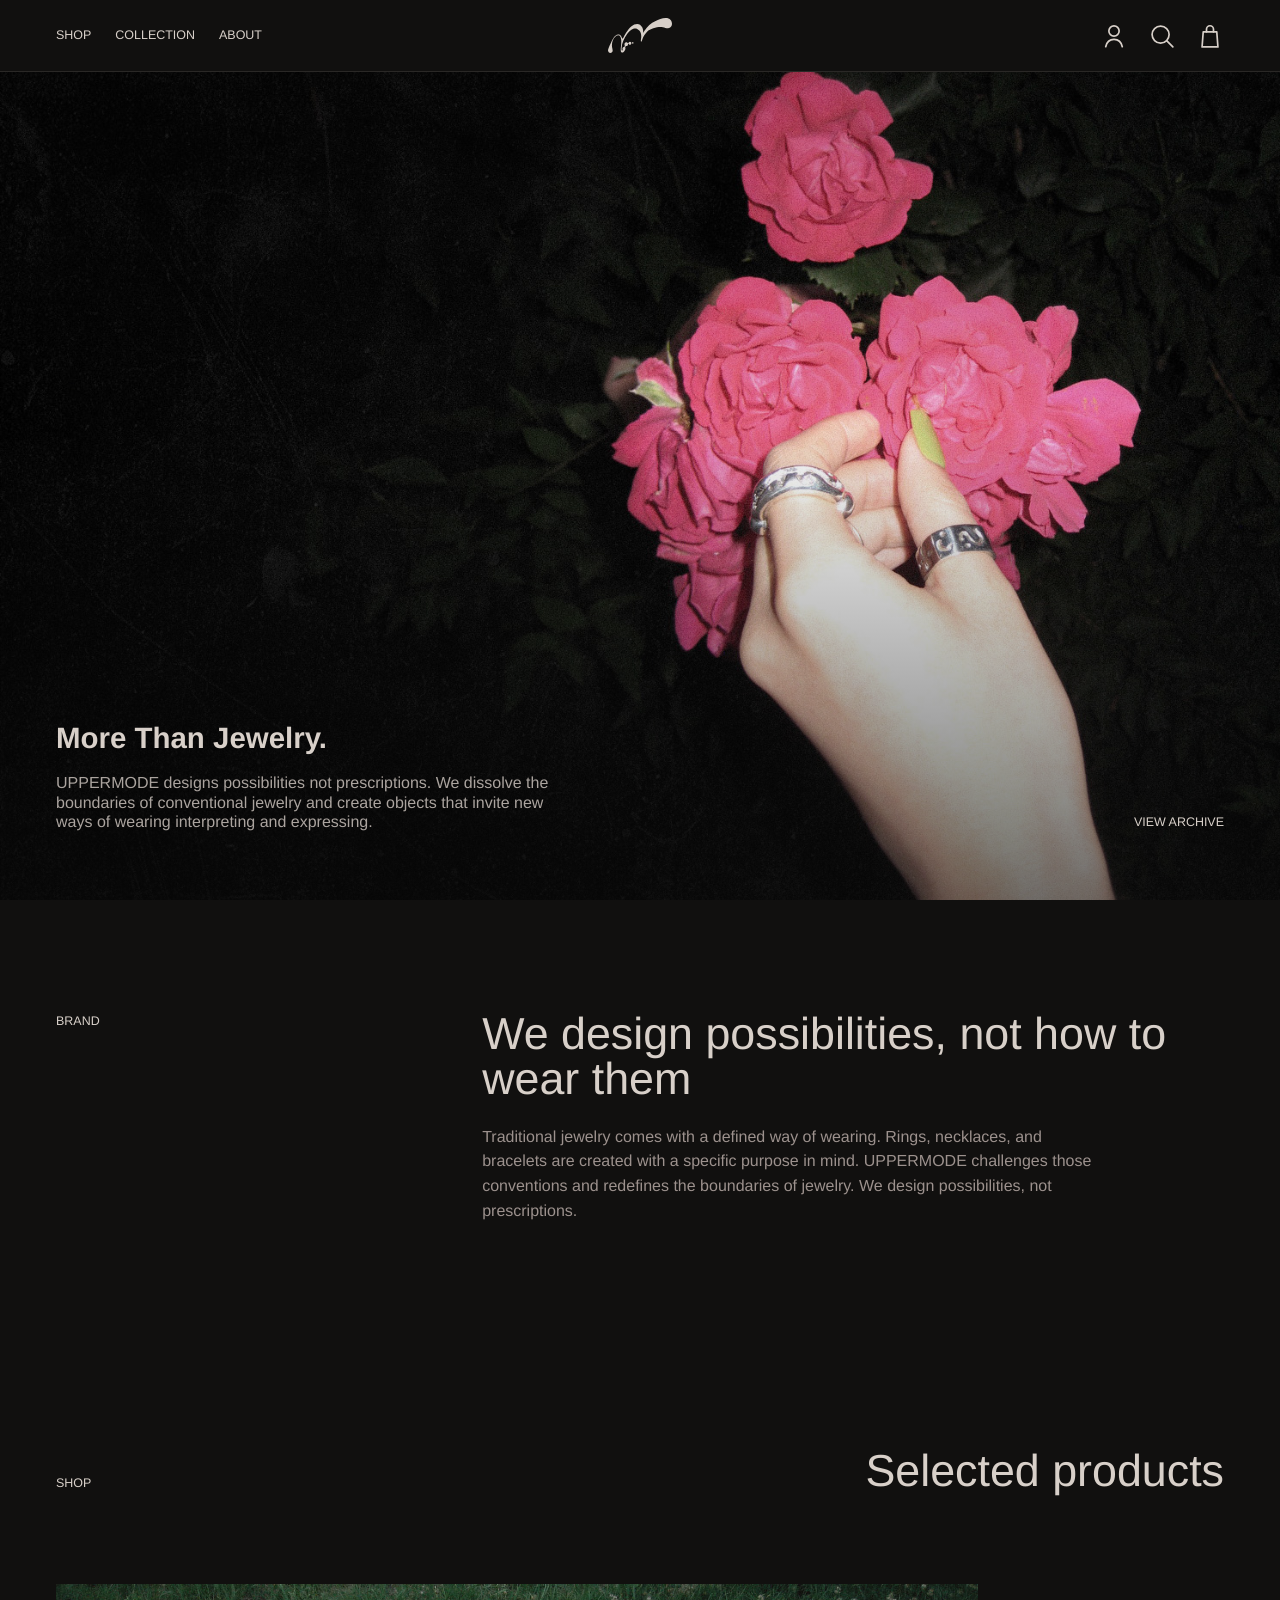
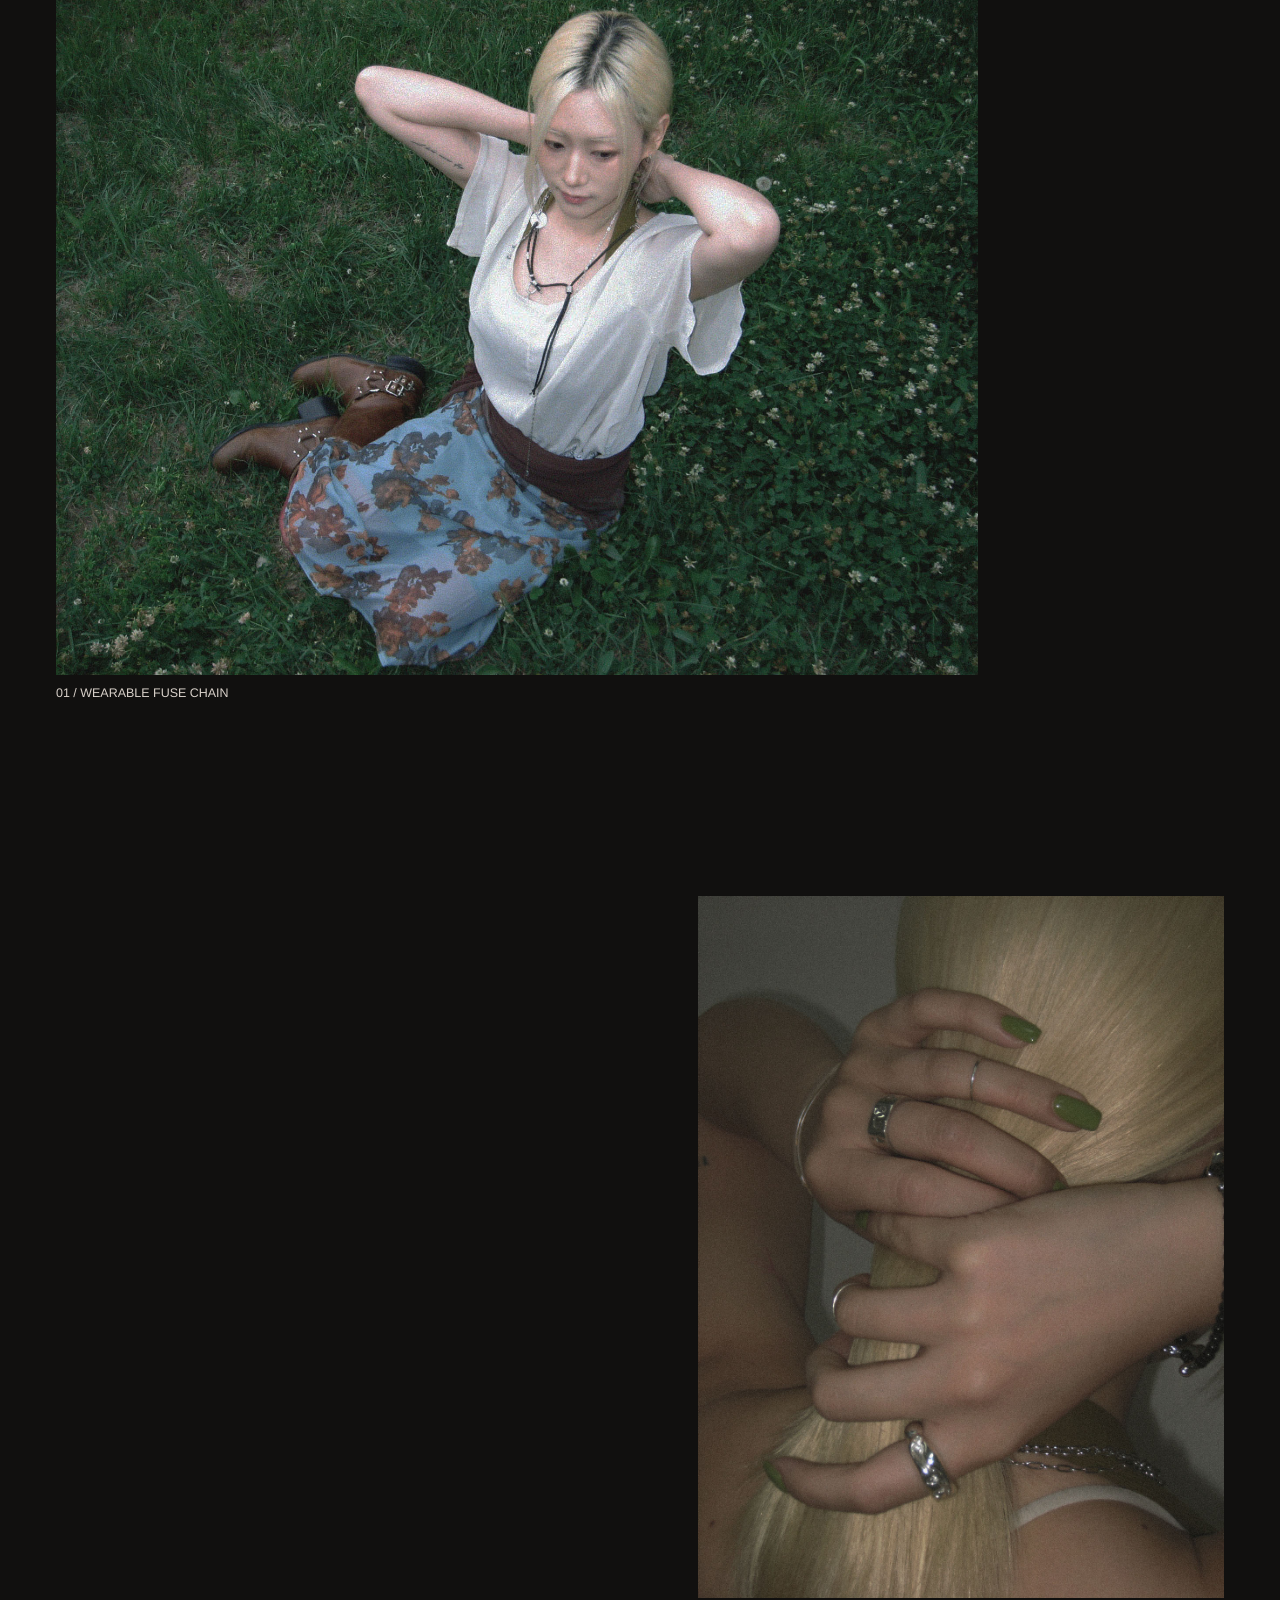
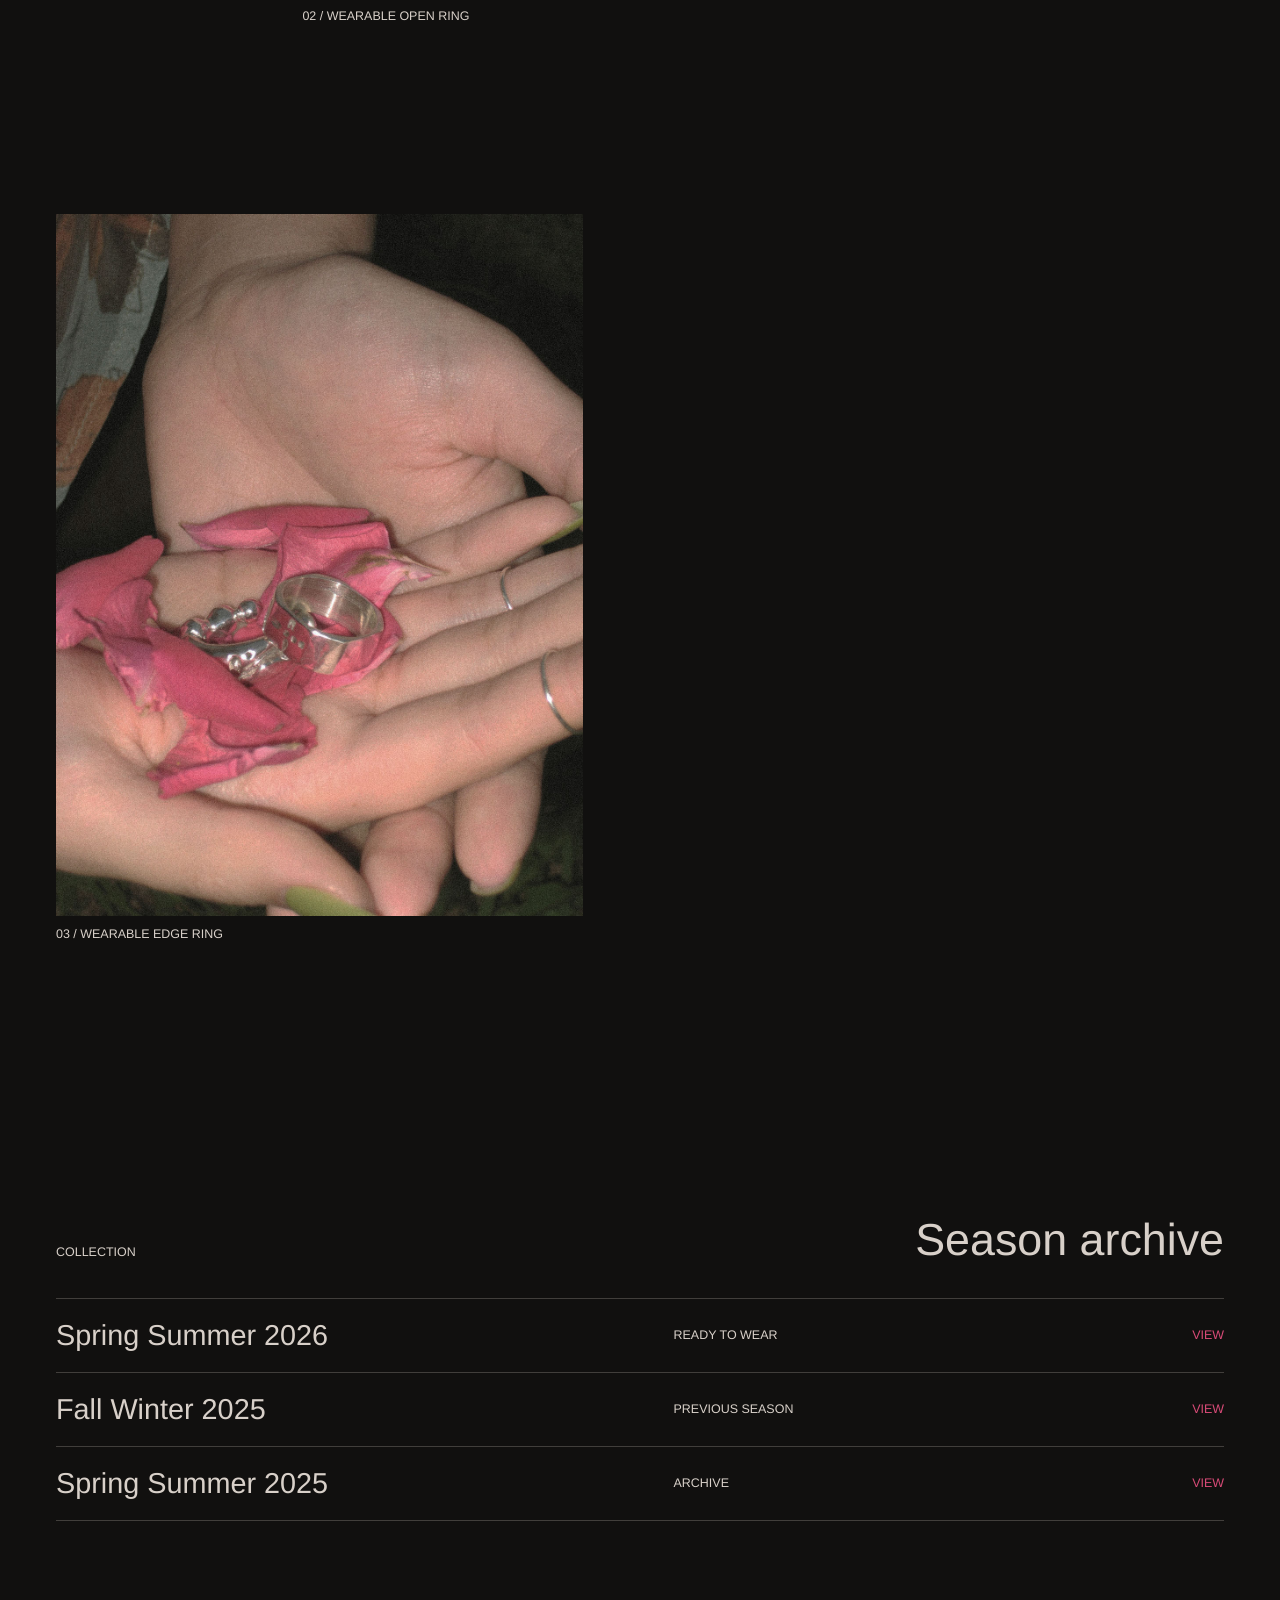
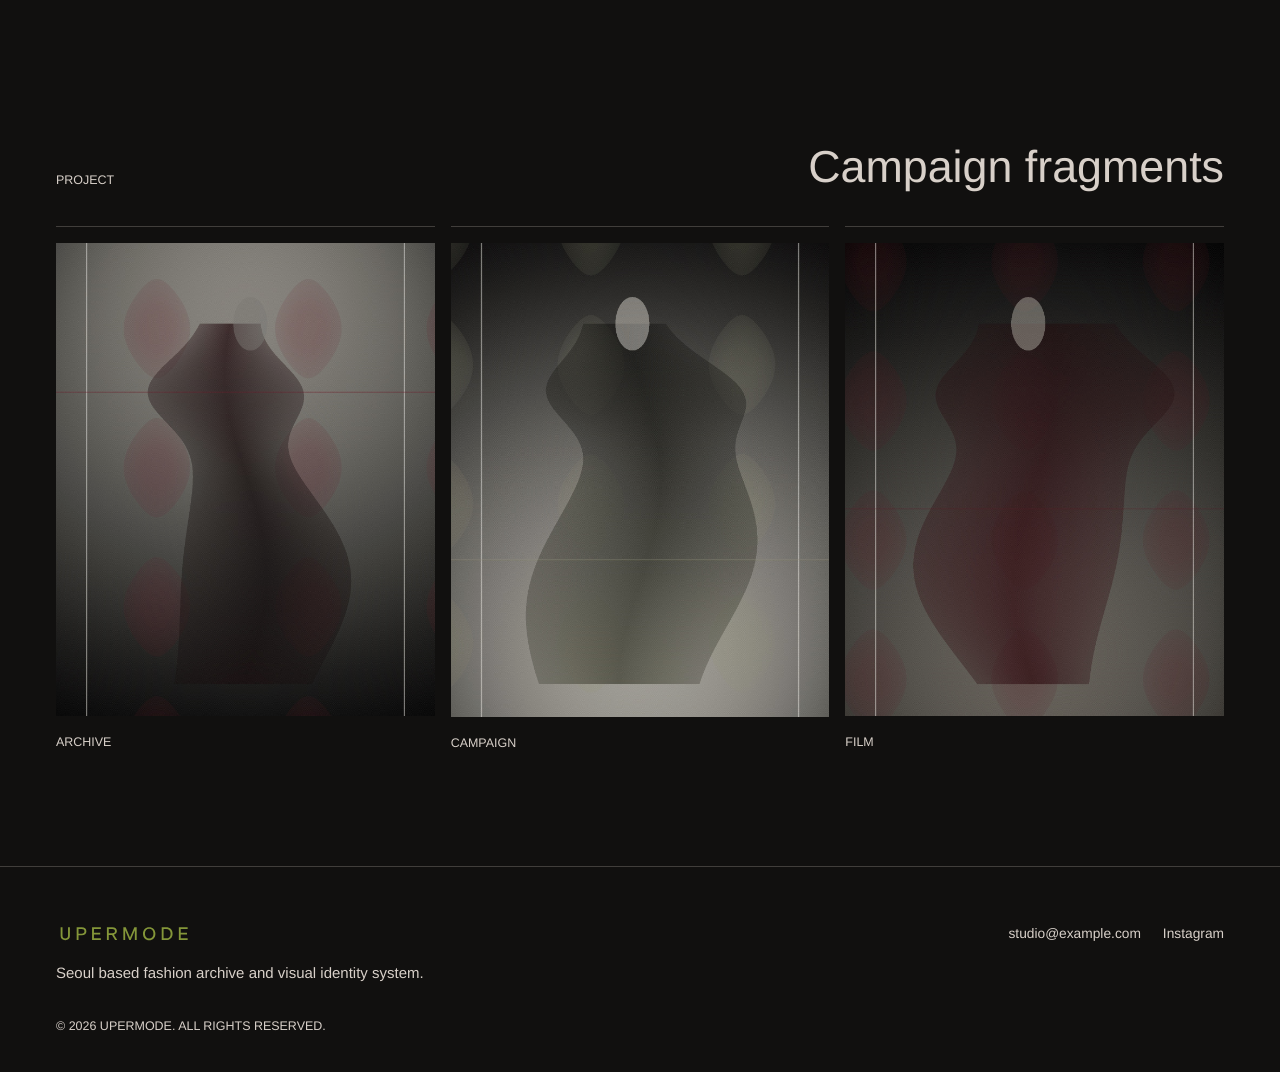
==== index.html @ efea9d52 "Add Open Ring product detail gallery" ====
<!doctype html>
<html lang="ko">
  <head>
    <meta charset="utf-8">
    <meta name="viewport" content="width=device-width, initial-scale=1">
    <meta name="description" content="UPERMODE fashion brand archive, lookbook and campaign website.">
    <title>UPERMODE | Archive</title>
    <link rel="preload" href="assets/images/hero-01.jpg" as="image">
    <link rel="stylesheet" href="assets/css/styles.css?v=fuse-details-20260613">
  </head>
  <body class="is-home" data-page="home">
    <a class="skip-link" href="#main">본문으로 이동</a>

    <header class="site-header" data-header>
      <nav class="header-categories" aria-label="Primary categories">
        <a href="#lookbook">Shop</a>
        <a href="collections/">Collection</a>
        <a href="about/">About</a>
      </nav>
      <a class="header-wordmark" href="index.html" aria-label="UPERMODE home">
        <img src="assets/brand/header-logo.svg" alt="UPERMODE">
      </a>
      <div class="header-actions" aria-label="Quick links">
        <a href="about/" aria-label="Account">
          <svg viewBox="0 0 24 24" aria-hidden="true">
            <path d="M12 12.1a4.4 4.4 0 1 0 0-8.8 4.4 4.4 0 0 0 0 8.8Z"/>
            <path d="M4.9 21.2c.9-4.2 3.4-6.3 7.1-6.3s6.2 2.1 7.1 6.3"/>
          </svg>
        </a>
        <a href="collections/" aria-label="Search">
          <svg viewBox="0 0 24 24" aria-hidden="true">
            <path d="M10.8 18.1a7.3 7.3 0 1 0 0-14.6 7.3 7.3 0 0 0 0 14.6Z"/>
            <path d="m16.2 16.2 5.1 5.1"/>
          </svg>
        </a>
        <a href="projects/" aria-label="Bag">
          <svg viewBox="0 0 24 24" aria-hidden="true">
            <path d="M6.2 8.4h11.6l1 13H5.2l1-13Z"/>
            <path d="M9 8.4V6.2a3 3 0 0 1 6 0v2.2"/>
          </svg>
        </a>
      </div>
      <button class="menu-toggle" type="button" aria-expanded="false" aria-controls="site-menu" data-menu-toggle>
        <span></span>
        <span></span>
      </button>
      <nav class="site-nav" id="site-menu" data-menu>
        <a href="#lookbook">Shop</a>
        <a href="collections/">Collection</a>
        <a href="about/">About</a>
      </nav>
    </header>

    <main id="main">
      <section class="hero media-veil" aria-labelledby="home-title">
        <div class="hero__media-scroll" aria-label="Scrollable campaign image">
          <img class="hero__image" src="assets/images/hero-01.jpg" alt="Editorial campaign image for UPERMODE">
        </div>
        <div class="hero__content reveal">
          <h1 id="home-title" class="visually-hidden">UPERMODE</h1>
          <p class="hero-lead">More Than Jewelry.</p>
          <p class="hero-statement">
            UPPERMODE designs possibilities not prescriptions. We dissolve the boundaries of
            conventional jewelry and create objects that invite new ways of wearing interpreting
            and expressing.
          </p>
        </div>
        <a class="hero__cue" href="#lookbook">View archive</a>
      </section>

      <section class="section intro-grid" aria-labelledby="intro-title">
        <div class="section-kicker reveal">Brand</div>
        <div class="intro-grid__copy reveal">
          <h2 id="intro-title">We design possibilities, not how to wear them</h2>
          <p>
            Traditional jewelry comes with a defined way of wearing. Rings, necklaces, and
            bracelets are created with a specific purpose in mind. UPPERMODE challenges those
            conventions and redefines the boundaries of jewelry. We design possibilities, not
            prescriptions.
          </p>
        </div>
      </section>

      <section class="section lookbook" id="lookbook" aria-labelledby="lookbook-title">
        <div class="section-heading reveal">
          <p class="eyebrow">Shop</p>
          <h2 id="lookbook-title">Selected products</h2>
        </div>
        <div class="image-grid image-grid--editorial">
          <figure class="image-card image-card--wide reveal">
            <button class="product-trigger" type="button" data-product-id="fuse-chain" aria-haspopup="dialog">
              <img src="assets/images/look-01.jpg?v=shop-20260612b" alt="Wearable Fuse Chain product image">
            </button>
            <figcaption>01 / Wearable Fuse Chain</figcaption>
          </figure>
          <figure class="image-card reveal">
            <button class="product-trigger" type="button" data-product-id="open-ring" aria-haspopup="dialog">
              <img src="assets/images/look-02.jpg?v=shop-20260612b" alt="WEARABLE OPEN RING product image">
            </button>
            <figcaption>02 / WEARABLE OPEN RING</figcaption>
          </figure>
          <figure class="image-card reveal">
            <button class="product-trigger" type="button" data-product-id="edge-ring" aria-haspopup="dialog">
              <img src="assets/images/look-03.jpg?v=shop-20260612b" alt="WEARABLE EDGE RING product image">
            </button>
            <figcaption>03 / WEARABLE EDGE RING</figcaption>
          </figure>
        </div>
      </section>

      <section class="product-modal" role="dialog" aria-modal="true" aria-labelledby="product-modal-title" hidden data-product-modal>
        <div class="product-modal__backdrop" data-product-close></div>
        <div class="product-modal__panel">
          <button class="product-modal__close" type="button" aria-label="Close product window" data-product-close>Close</button>
          <div class="product-modal__media">
            <img src="assets/images/look-01.jpg?v=shop-20260612b" alt="" data-product-image>
          </div>
          <div class="product-modal__info">
            <p class="product-modal__eyebrow">UPPERMODE OBJECT</p>
            <h2 id="product-modal-title" data-product-title>Wearable Fuse Chain</h2>
            <dl class="product-meta">
              <div>
                <dt>판매가</dt>
                <dd data-product-price>KRW 139,000</dd>
              </div>
            </dl>
            <label class="product-option">
              <span>SIZE</span>
              <select data-product-option>
                <option value="">-[필수] 옵션을 선택해 주세요 -</option>
                <option>ONE SIZE</option>
                <option>MADE TO ORDER</option>
              </select>
            </label>
            <details class="product-disclosure">
              <summary>DESCRIPTION</summary>
              <p data-product-description>
                A wearable object designed to invite multiple ways of styling and interpretation.
              </p>
            </details>
            <details class="product-disclosure">
              <summary>SIZE GUIDE</summary>
              <p>Each piece is designed as a flexible object. Select ONE SIZE unless noted otherwise.</p>
            </details>
            <button class="product-action product-action--primary" type="button">BUY NOW</button>
            <button class="product-action" type="button">ADD TO CART</button>
          </div>
          <div class="product-detail-gallery" aria-label="Wearable Fuse Chain detail images" data-product-gallery></div>
        </div>
      </section>

      <section class="section archive-strip" aria-labelledby="collection-title">
        <div class="section-heading reveal">
          <p class="eyebrow">Collection</p>
          <h2 id="collection-title">Season archive</h2>
        </div>
        <div class="archive-list">
          <a class="archive-row reveal" href="collections/ss26.html">
            <span>Spring Summer 2026</span>
            <span>Ready to wear</span>
            <span>View</span>
          </a>
          <a class="archive-row reveal" href="collections/">
            <span>Fall Winter 2025</span>
            <span>Previous season</span>
            <span>View</span>
          </a>
          <a class="archive-row reveal" href="collections/">
            <span>Spring Summer 2025</span>
            <span>Archive</span>
            <span>View</span>
          </a>
        </div>
      </section>

      <section class="section project-preview" aria-labelledby="project-title">
        <div class="section-heading reveal">
          <p class="eyebrow">Project</p>
          <h2 id="project-title">Campaign fragments</h2>
        </div>
        <div class="project-grid">
          <a class="project-tile reveal" href="projects/archive.html">
            <img src="assets/images/project-archive.jpg" alt="Archive project image">
            <span>Archive</span>
          </a>
          <a class="project-tile reveal" href="projects/">
            <img src="assets/images/project-campaign.jpg" alt="Campaign project image">
            <span>Campaign</span>
          </a>
          <a class="project-tile reveal" href="projects/">
            <img src="assets/images/project-film.jpg" alt="Film project image">
            <span>Film</span>
          </a>
        </div>
      </section>
    </main>

    <footer class="site-footer" id="contact">
      <div>
        <img src="assets/brand/logo.svg" alt="UPERMODE" class="footer-logo">
        <p>Seoul based fashion archive and visual identity system.</p>
      </div>
      <div class="footer-links">
        <a href="mailto:studio@example.com">studio@example.com</a>
        <a href="https://instagram.com" target="_blank" rel="noreferrer">Instagram</a>
      </div>
      <p class="copyright">© <span data-year></span> UPERMODE. All rights reserved.</p>
    </footer>

    <script src="assets/js/site.js?v=open-ring-details-20260614"></script>
  </body>
</html>
---- assets/css/styles.css ----
:root {
  --color-bg: #11100f;
  --color-bg-rgb: 17, 16, 15;
  --color-panel: #181514;
  --color-text: #d8d0c9;
  --color-muted: #9c918d;
  --color-line: rgba(216, 208, 201, 0.22);
  --color-accent: #d94b78;
  --color-accent-soft: #7d2f48;
  --image-filter: saturate(0.96) contrast(1.04) brightness(0.94);
  --font-sans: "Helvetica Neue", Arial, "Pretendard", "Noto Sans KR", sans-serif;
  --header-height: 72px;
  --page-space: 56px;
}

*,
*::before,
*::after {
  box-sizing: border-box;
}

html {
  scroll-behavior: smooth;
  background: var(--color-bg);
}

body {
  margin: 0;
  background: var(--color-bg);
  color: var(--color-text);
  font-family: var(--font-sans);
  font-size: 15px;
  line-height: 1.55;
  text-rendering: geometricPrecision;
}

body.is-menu-open {
  overflow: hidden;
}

body.is-product-open {
  overflow: hidden;
}

body.is-home {
  background: var(--color-bg);
  color: #d8d0c9;
}

img {
  display: block;
  width: 100%;
  height: auto;
}

:where(.detail-hero > img, .image-card img, .project-tile img, .project-entry img, .collection-card img, .about-hero__media img) {
  filter: var(--image-filter);
}

a {
  color: inherit;
  text-decoration: none;
}

p,
h1,
h2,
h3,
figure {
  margin: 0;
}

h1,
h2 {
  font-weight: 500;
  line-height: 1;
}

h1 {
  font-family: var(--font-sans);
  font-size: 5.8rem;
}

h2 {
  font-family: var(--font-sans);
  font-size: 2.8rem;
}

button {
  color: inherit;
  font: inherit;
}

.skip-link {
  position: fixed;
  top: 12px;
  left: 12px;
  z-index: 100;
  transform: translateY(-160%);
  background: var(--color-text);
  color: var(--color-bg);
  padding: 10px 14px;
}

.skip-link:focus {
  transform: translateY(0);
}

.visually-hidden {
  position: absolute;
  width: 1px;
  height: 1px;
  overflow: hidden;
  clip: rect(0 0 0 0);
  white-space: nowrap;
}

.site-header {
  position: sticky;
  top: 0;
  z-index: 50;
  display: grid;
  grid-template-columns: 1fr auto 1fr;
  align-items: center;
  width: 100%;
  height: var(--header-height);
  padding: 0 var(--page-space);
  background: var(--color-bg);
  border-bottom: 1px solid rgba(216, 208, 201, 0.12);
  transition: background 220ms ease, border-color 220ms ease;
}

.site-header.is-scrolled {
  background: var(--color-bg);
  border-color: rgba(216, 208, 201, 0.18);
}

.header-wordmark img,
.footer-logo {
  height: auto;
}

.header-categories {
  display: flex;
  align-items: center;
  justify-self: start;
  gap: 24px;
  color: #d8d0c9;
  font-size: 0.78rem;
  text-transform: uppercase;
}

.header-categories a {
  padding: 8px 0;
}

.header-wordmark {
  display: inline-flex;
  align-items: center;
  width: clamp(48px, 5vw, 72px);
  justify-self: center;
}

.header-wordmark img {
  filter: none;
}

.header-actions {
  display: flex;
  align-items: center;
  justify-self: end;
  gap: 20px;
  color: #d8d0c9;
}

.header-actions a {
  display: grid;
  width: 28px;
  height: 28px;
  place-items: center;
}

.header-actions svg {
  width: 100%;
  height: 100%;
  fill: none;
  stroke: currentColor;
  stroke-width: 1.45;
  stroke-linecap: round;
  stroke-linejoin: round;
}

.site-nav {
  display: none;
  align-items: center;
  gap: 28px;
  color: var(--color-muted);
  font-size: 0.78rem;
  text-transform: uppercase;
}

.site-nav a {
  position: relative;
  padding: 8px 0;
}

.site-nav a::after {
  position: absolute;
  right: 0;
  bottom: 3px;
  left: 0;
  height: 1px;
  background: currentColor;
  content: "";
  transform: scaleX(0);
  transform-origin: right;
  transition: transform 220ms ease;
}

.site-nav a:hover::after,
.site-nav a:focus-visible::after,
.site-nav a[aria-current="page"]::after {
  transform: scaleX(1);
  transform-origin: left;
}

.menu-toggle {
  display: none;
}

.hero {
  position: relative;
  min-height: calc(100svh - var(--header-height));
  overflow: hidden;
}

.hero__media-scroll,
.detail-hero > img {
  position: absolute;
  inset: 0;
  width: 100%;
  height: 100%;
}

.hero__media-scroll {
  overflow: hidden;
}

.hero__image,
.detail-hero > img {
  width: 100%;
  height: 100%;
  object-fit: cover;
}

.media-veil::after {
  position: absolute;
  inset: 0;
  pointer-events: none;
  background: linear-gradient(
    180deg,
    rgba(10, 10, 10, 0.18) 0%,
    rgba(10, 10, 10, 0.02) 42%,
    rgba(10, 10, 10, 0.58) 100%
  );
  content: "";
}

.hero__content,
.detail-hero__text {
  position: absolute;
  z-index: 1;
  left: var(--page-space);
  bottom: 68px;
  max-width: 740px;
  color: #d8d0c9;
}

.hero__content p:last-child,
.detail-hero__text p:last-child {
  max-width: 500px;
  margin-top: 20px;
  color: rgba(216, 208, 201, 0.78);
  font-size: 1rem;
}

.hero__content .hero-statement {
  max-width: 720px;
  margin-top: 14px;
  color: #d8d0c9;
  font-size: clamp(1.05rem, 2vw, 1.75rem);
  line-height: 1.2;
}

.hero__content .hero-lead {
  margin: 0;
  color: #d8d0c9;
  font-size: clamp(1.2rem, 2.3vw, 2rem);
  font-weight: 600;
  line-height: 1.08;
}

.hero__cue {
  position: absolute;
  right: var(--page-space);
  bottom: 68px;
  z-index: 1;
  color: rgba(216, 208, 201, 0.76);
  font-size: 0.78rem;
  text-transform: uppercase;
}

.section {
  padding: 112px var(--page-space);
}

.section-heading {
  display: flex;
  align-items: end;
  justify-content: space-between;
  gap: 32px;
  margin-bottom: 36px;
}

.eyebrow,
.section-kicker,
figcaption,
.archive-row,
.project-tile span,
.project-entry span,
.copyright {
  font-size: 0.78rem;
  text-transform: uppercase;
}

.eyebrow,
.section-kicker {
  color: var(--color-accent);
}

.intro-grid,
.detail-copy,
.manifesto {
  display: grid;
  grid-template-columns: minmax(160px, 0.34fr) minmax(0, 0.66fr);
  gap: 44px;
}

.intro-grid__copy,
.detail-copy > div,
.manifesto__copy {
  max-width: 900px;
}

.intro-grid__copy p,
.detail-copy p,
.about-hero__text p,
.manifesto__copy p {
  max-width: 620px;
  margin-top: 24px;
  color: var(--color-muted);
  font-size: 1rem;
}

.image-grid {
  display: grid;
  grid-template-columns: repeat(12, minmax(0, 1fr));
  gap: 16px;
}

.image-card {
  grid-column: span 4;
}

.image-card--tall {
  grid-row: span 2;
}

.image-card--wide {
  grid-column: span 8;
}

.image-card img {
  aspect-ratio: 3 / 4;
  object-fit: cover;
  background: var(--color-line);
}

.image-card--wide img {
  aspect-ratio: 16 / 10;
}

.image-card--tall img {
  aspect-ratio: 4 / 5;
}

.lookbook .image-grid--editorial {
  display: block;
}

.lookbook .image-card,
.lookbook .image-card--wide {
  display: grid;
  grid-column: auto;
  justify-items: start;
  min-height: calc(100svh - var(--header-height));
  align-content: center;
}

.lookbook .image-card:nth-child(even) {
  justify-items: end;
}

.lookbook .image-card + .image-card {
  margin-top: 10svh;
}

.lookbook .image-card img,
.lookbook .image-card--wide img,
.lookbook .image-card--tall img {
  width: auto;
  max-width: min(100%, 72vw);
  max-height: 78svh;
  margin: 0;
  aspect-ratio: auto;
  object-fit: contain;
  filter: none;
}

.lookbook .image-card figcaption {
  width: min(100%, 72vw);
}

.product-trigger {
  display: block;
  padding: 0;
  border: 0;
  background: transparent;
  color: inherit;
  cursor: pointer;
}

.product-trigger:focus-visible {
  outline: 1px solid var(--color-accent);
  outline-offset: 10px;
}

.product-modal[hidden] {
  display: none;
}

.product-modal {
  position: fixed;
  inset: 0;
  z-index: 100;
  overflow-y: auto;
  color: #121212;
}

.product-modal__backdrop {
  position: fixed;
  inset: 0;
  background: rgba(17, 16, 15, 0.72);
}

.product-modal__panel {
  position: relative;
  display: grid;
  grid-template-columns: minmax(0, 1.08fr) minmax(360px, 0.92fr);
  margin: 22px;
  min-height: calc(100svh - 44px);
  background: #f7f5f2;
  box-shadow: 0 22px 80px rgba(0, 0, 0, 0.34);
}

.product-modal__close {
  position: absolute;
  top: 22px;
  right: 24px;
  z-index: 2;
  padding: 8px 0;
  border: 0;
  background: transparent;
  color: #121212;
  font-size: 0.78rem;
  text-transform: uppercase;
  cursor: pointer;
}

.product-modal__media {
  display: grid;
  min-height: 100%;
  place-items: center;
  padding: clamp(42px, 6vw, 92px);
  background: #f2f1ef;
}

.product-modal__media img {
  width: auto;
  max-width: 100%;
  max-height: calc(100svh - 160px);
  object-fit: contain;
}

.product-modal__info {
  display: flex;
  flex-direction: column;
  justify-content: center;
  padding: clamp(42px, 6vw, 92px);
}

.product-modal__eyebrow {
  margin-bottom: 34px;
  color: #77716d;
  font-size: 0.78rem;
  text-transform: uppercase;
}

.product-modal__info h2 {
  color: #121212;
  font-size: clamp(1.45rem, 2.4vw, 2rem);
  line-height: 1.12;
  text-transform: uppercase;
}

.product-meta {
  margin: 30px 0 24px;
}

.product-meta div {
  display: grid;
  grid-template-columns: 0.42fr 1fr;
  align-items: center;
  gap: 24px;
}

.product-meta dt,
.product-option span {
  color: #121212;
  font-weight: 600;
}

.product-meta dd {
  margin: 0;
  color: #121212;
}

.product-option {
  display: grid;
  grid-template-columns: 0.42fr 1fr;
  gap: 24px;
  align-items: center;
  margin-bottom: 40px;
}

.product-option select {
  width: 100%;
  min-height: 44px;
  border: 1px solid #cfcac5;
  border-radius: 0;
  background: #f7f5f2;
  color: #77716d;
  font: inherit;
  padding: 0 12px;
}

.product-disclosure {
  border-top: 1px solid #ded9d4;
}

.product-disclosure:last-of-type {
  border-bottom: 1px solid #ded9d4;
}

.product-disclosure summary {
  display: flex;
  justify-content: space-between;
  padding: 22px 0;
  color: #121212;
  font-size: 1.12rem;
  font-weight: 600;
  text-transform: uppercase;
  cursor: pointer;
  list-style: none;
}

.product-disclosure summary::-webkit-details-marker {
  display: none;
}

.product-disclosure summary::after {
  content: ">";
}

.product-disclosure p {
  max-width: 560px;
  padding: 0 0 22px;
  color: #5d5854;
}

.product-action {
  min-height: 58px;
  margin-top: 12px;
  border: 2px solid #121212;
  background: transparent;
  color: #121212;
  font: inherit;
  font-weight: 700;
  letter-spacing: 0;
  text-transform: uppercase;
  cursor: pointer;
}

.product-action--primary {
  margin-top: 44px;
  background: #000;
  color: #fff;
}

.product-detail-gallery {
  grid-column: 1 / -1;
  display: grid;
  gap: 12svh;
  padding: 10svh clamp(18px, 6vw, 92px) 14svh;
  background: #f7f5f2;
}

.product-detail-gallery:empty {
  display: none;
}

.product-detail-gallery figure {
  display: grid;
  min-height: 100svh;
  place-items: center;
}

.product-detail-gallery img {
  width: auto;
  max-width: min(100%, 980px);
  max-height: 86svh;
  object-fit: contain;
  filter: none;
}

figcaption {
  display: flex;
  justify-content: space-between;
  margin-top: 9px;
  color: var(--color-muted);
}

.archive-list {
  border-top: 1px solid var(--color-line);
}

.archive-row {
  display: grid;
  grid-template-columns: 1.2fr 1fr auto;
  gap: 24px;
  align-items: center;
  min-height: 74px;
  border-bottom: 1px solid var(--color-line);
  color: var(--color-muted);
}

.archive-row span:first-child {
  color: var(--color-text);
  font-size: 1.8rem;
  text-transform: none;
}

.archive-row span:last-child {
  color: var(--color-accent);
}

.project-grid,
.project-index,
.collection-index,
.info-grid {
  display: grid;
  grid-template-columns: repeat(3, minmax(0, 1fr));
  gap: 16px;
}

.project-tile,
.project-entry,
.collection-card a,
.info-block {
  display: block;
  border-top: 1px solid var(--color-line);
  padding-top: 16px;
}

.project-tile img,
.project-entry img,
.collection-card img {
  aspect-ratio: 4 / 5;
  object-fit: cover;
  margin-bottom: 14px;
  background: var(--color-line);
}

.project-tile span,
.project-entry span {
  color: var(--color-text);
}

.project-entry p,
.collection-card p,
.info-block p {
  margin-top: 12px;
  color: var(--color-muted);
}

.collection-card h2 {
  margin-top: 12px;
  font-size: 2.1rem;
}

.page-hero {
  display: flex;
  align-items: flex-end;
  min-height: 58svh;
  padding: 150px var(--page-space) 72px;
}

.page-hero__text {
  max-width: 780px;
}

.page-hero h1 {
  margin-top: 12px;
}

.page-hero p:last-child {
  max-width: 520px;
  margin-top: 20px;
  color: var(--color-muted);
}

.detail-hero {
  position: relative;
  min-height: 88svh;
  overflow: hidden;
}

.detail-meta {
  display: grid;
  grid-template-columns: 0.65fr 0.65fr 1.7fr;
  gap: 18px;
  padding-top: 42px;
  padding-bottom: 42px;
  border-bottom: 1px solid var(--color-line);
}

.detail-meta div {
  border-top: 1px solid var(--color-line);
  padding-top: 16px;
}

.detail-meta p:last-child {
  margin-top: 8px;
  color: var(--color-muted);
}

.about-hero {
  display: grid;
  grid-template-columns: minmax(0, 0.48fr) minmax(0, 0.52fr);
  gap: 56px;
  align-items: end;
  min-height: 96svh;
  padding: 140px var(--page-space) 82px;
}

.about-hero__media img {
  aspect-ratio: 4 / 5;
  object-fit: cover;
}

.about-hero__text {
  padding-bottom: 28px;
}

.about-hero h1 {
  margin-top: 14px;
  font-size: 4.2rem;
}

.manifesto__copy p {
  color: var(--color-text);
  font-weight: 500;
  font-size: 2.4rem;
  line-height: 1.12;
}

.site-footer {
  display: grid;
  grid-template-columns: 1fr auto;
  gap: 32px;
  padding: 56px var(--page-space) 36px;
  border-top: 1px solid var(--color-line);
  color: var(--color-muted);
}

.footer-logo {
  width: 138px;
  margin-bottom: 18px;
}

.footer-links {
  display: flex;
  gap: 22px;
  align-items: start;
  font-size: 0.86rem;
}

.copyright {
  grid-column: 1 / -1;
  color: var(--color-muted);
}

.is-home .section,
.is-home .site-footer {
  background: var(--color-bg);
}

.is-home :where(
  h1,
  h2,
  h3,
  p,
  a,
  span,
  figcaption,
  .eyebrow,
  .section-kicker,
  .archive-row,
  .archive-row span:first-child,
  .archive-row span:last-child,
  .project-tile span,
  .project-entry span,
  .copyright
) {
  color: #d8d0c9;
}

.is-home :where(.archive-list, .archive-row, .project-tile, .project-entry, .collection-card a, .info-block, .site-footer) {
  border-color: rgba(216, 208, 201, 0.24);
}

.reveal {
  opacity: 0;
  transform: translateY(18px);
  transition: opacity 700ms ease, transform 700ms ease;
}

.reveal.is-visible {
  opacity: 1;
  transform: translateY(0);
}

@media (prefers-reduced-motion: reduce) {
  *,
  *::before,
  *::after {
    scroll-behavior: auto !important;
    transition-duration: 1ms !important;
  }

  .reveal {
    opacity: 1;
    transform: none;
  }
}

@media (max-width: 980px) {
  :root {
    --page-space: 28px;
  }

  h1 {
    font-size: 4.2rem;
  }

  h2 {
    font-size: 2.25rem;
  }

  .project-grid,
  .project-index,
  .collection-index,
  .info-grid {
    grid-template-columns: 1fr 1fr;
  }

  .image-card,
  .image-card--wide {
    grid-column: span 6;
  }

  .about-hero {
    grid-template-columns: 1fr;
    min-height: auto;
  }

  .about-hero h1 {
    font-size: 3.3rem;
  }
}

@media (max-width: 720px) {
  :root {
    --header-height: 64px;
    --page-space: 18px;
  }

  body {
    font-size: 14px;
  }

  h1 {
    font-size: 3.15rem;
  }

  h2 {
    font-size: 2rem;
  }

  .site-header {
    grid-template-columns: auto 1fr auto;
    padding-right: 18px;
    padding-left: 18px;
  }

  .header-categories {
    display: none;
  }

  .header-wordmark {
    width: min(56px, 16vw);
  }

  .header-actions {
    display: none;
  }

  .menu-toggle {
    position: relative;
    z-index: 70;
    display: grid;
    width: 42px;
    height: 42px;
    place-items: center;
    border: 0;
    background: transparent;
    cursor: pointer;
  }

  .menu-toggle span {
    width: 21px;
    height: 1px;
    background: currentColor;
    transition: transform 220ms ease;
  }

  .menu-toggle[aria-expanded="true"] span:first-child {
    transform: translateY(4px) rotate(38deg);
  }

  .menu-toggle[aria-expanded="true"] span:last-child {
    transform: translateY(-4px) rotate(-38deg);
  }

  .site-nav {
    position: fixed;
    top: 0;
    right: 0;
    bottom: 0;
    left: 0;
    z-index: 60;
    display: flex;
    flex-direction: column;
    align-items: flex-start;
    justify-content: flex-end;
    min-height: 100svh;
    gap: 16px;
    padding: 110px 18px 34px;
    background: var(--color-bg);
    color: var(--color-text);
    font-family: var(--font-sans);
    font-weight: 500;
    font-size: 2.65rem;
    text-transform: none;
    transform: translateY(-100%);
    transition: transform 260ms ease;
  }

  .site-nav.is-open {
    transform: translateY(0);
  }

  .hero {
    height: 91svh;
    min-height: 91svh;
  }

  .hero__media-scroll {
    overflow-x: auto;
    overflow-y: hidden;
    overscroll-behavior-x: contain;
    scroll-snap-type: x proximity;
    -webkit-overflow-scrolling: touch;
  }

  .hero__media-scroll::-webkit-scrollbar {
    height: 0;
  }

  .hero__image {
    width: auto;
    max-width: none;
    min-width: 100%;
    height: 100%;
    object-fit: contain;
    object-position: left center;
    scroll-snap-align: start;
  }

  .hero__content,
  .detail-hero__text {
    right: 18px;
    bottom: 84px;
    left: 18px;
  }

  .hero__cue {
    right: auto;
    bottom: 34px;
    left: 18px;
  }

  .section {
    padding-top: 74px;
    padding-bottom: 74px;
  }

  .section-heading,
  .intro-grid,
  .detail-copy,
  .manifesto {
    display: block;
  }

  .section-heading h2,
  .intro-grid__copy,
  .detail-copy > div,
  .manifesto__copy {
    margin-top: 14px;
  }

  .image-grid {
    display: block;
  }

  .image-card + .image-card {
    margin-top: 24px;
  }

  .image-card img,
  .image-card--wide img,
  .image-card--tall img {
    aspect-ratio: 4 / 5;
  }

  .lookbook .image-card,
  .lookbook .image-card--wide {
    justify-items: start;
  }

  .lookbook .image-card:nth-child(even) {
    justify-items: end;
  }

  .lookbook .image-card img,
  .lookbook .image-card--wide img,
  .lookbook .image-card--tall img {
    max-width: 86vw;
    max-height: 72svh;
    aspect-ratio: auto;
  }

  .lookbook .image-card figcaption {
    width: 86vw;
  }

  .product-modal {
    overflow-y: auto;
  }

  .product-modal__panel {
    position: relative;
    inset: auto;
    grid-template-columns: 1fr;
    margin: 0;
    min-height: 100svh;
  }

  .product-modal__close {
    position: fixed;
    top: 16px;
    right: 18px;
  }

  .product-modal__media {
    min-height: 52svh;
    padding: 58px 18px 28px;
  }

  .product-modal__media img {
    max-height: 44svh;
  }

  .product-modal__info {
    padding: 34px 18px 42px;
  }

  .product-meta div,
  .product-option {
    grid-template-columns: 1fr;
    gap: 10px;
  }

  .product-action--primary {
    margin-top: 32px;
  }

  .product-detail-gallery {
    gap: 8svh;
    padding: 6svh 18px 10svh;
  }

  .product-detail-gallery figure {
    min-height: 88svh;
  }

  .product-detail-gallery img {
    max-width: 100%;
    max-height: 78svh;
  }

  .archive-row {
    grid-template-columns: 1fr auto;
    gap: 10px;
    min-height: 82px;
  }

  .archive-row span:nth-child(2) {
    grid-column: 1 / -1;
    order: 3;
  }

  .archive-row span:first-child {
    font-size: 1.45rem;
  }

  .project-grid,
  .project-index,
  .collection-index,
  .info-grid,
  .detail-meta {
    grid-template-columns: 1fr;
  }

  .page-hero {
    min-height: 50svh;
    padding-top: 126px;
    padding-bottom: 54px;
  }

  .detail-hero {
    min-height: 82svh;
  }

  .about-hero {
    gap: 34px;
    padding-top: 112px;
    padding-bottom: 64px;
  }

  .about-hero h1 {
    font-size: 2.65rem;
  }

  .manifesto__copy p {
    font-size: 1.8rem;
  }

  .site-footer {
    grid-template-columns: 1fr;
  }

  .footer-links {
    display: grid;
    gap: 10px;
  }
}
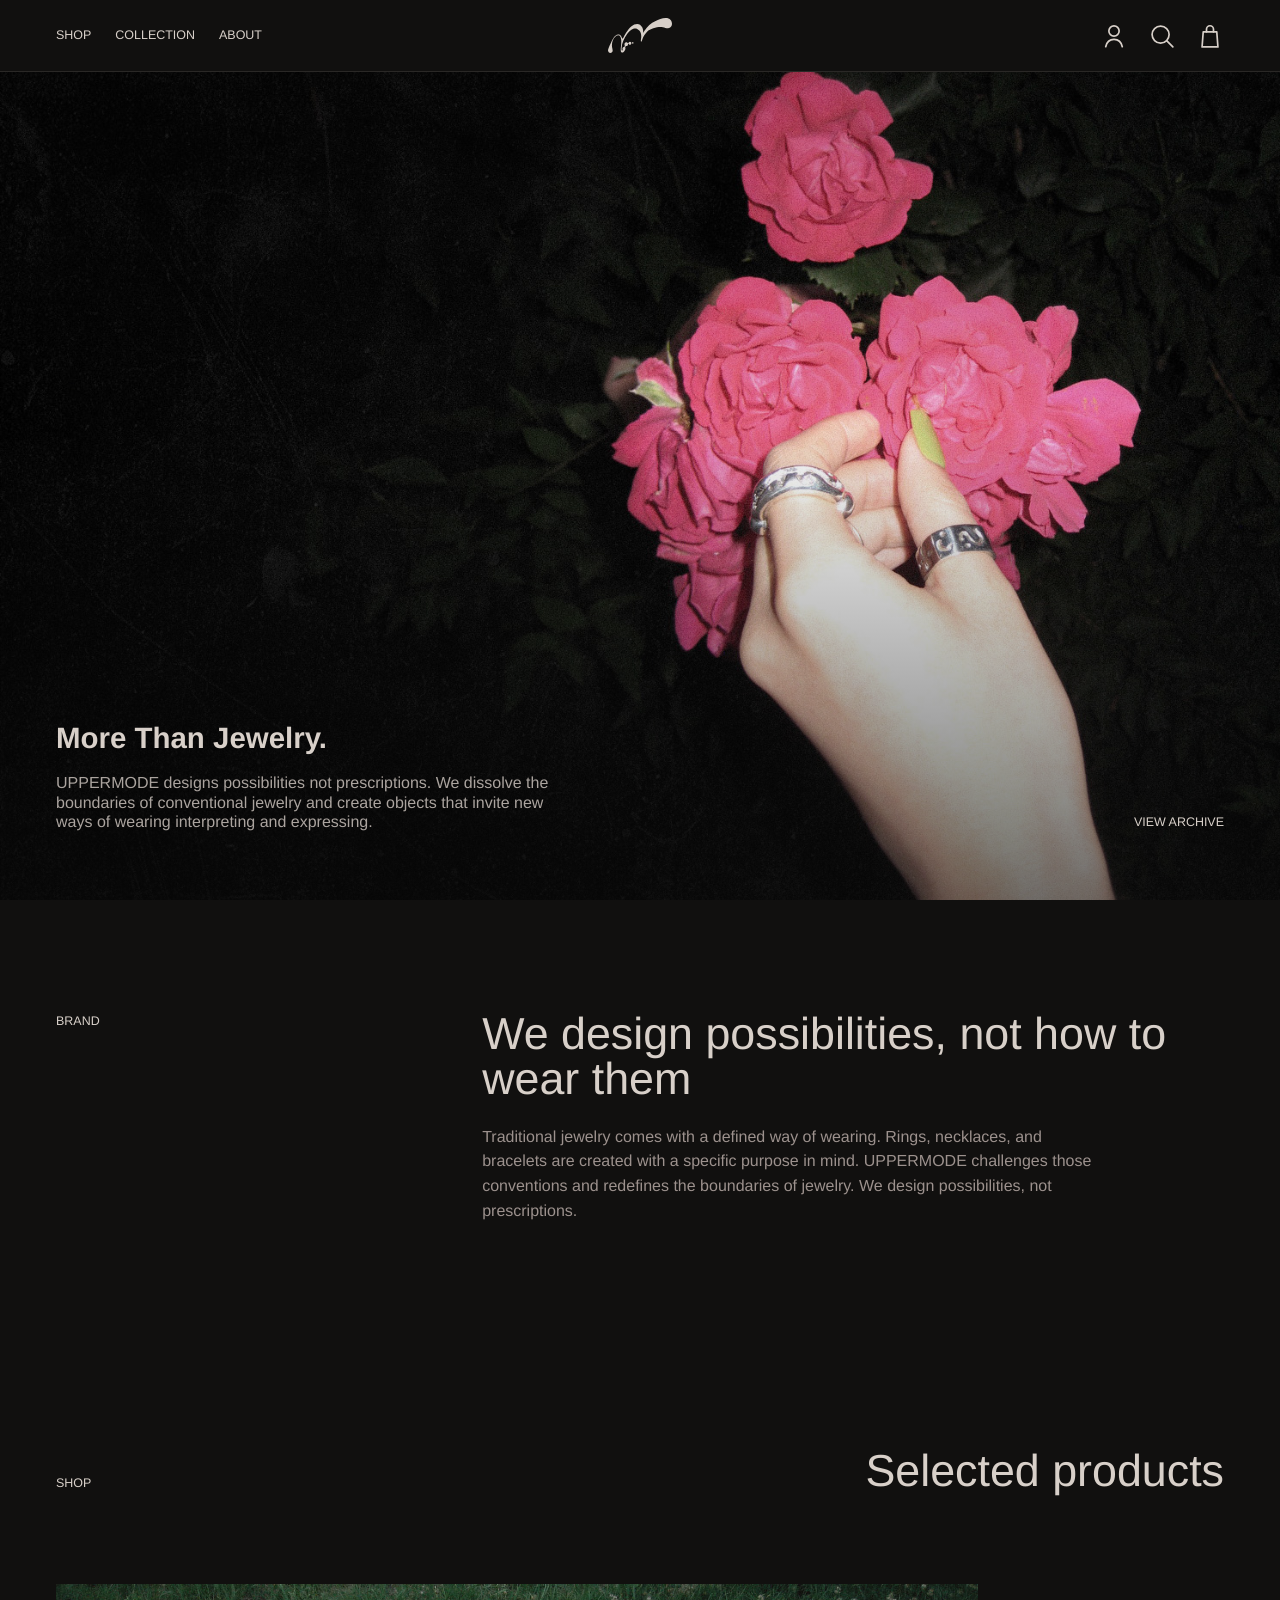
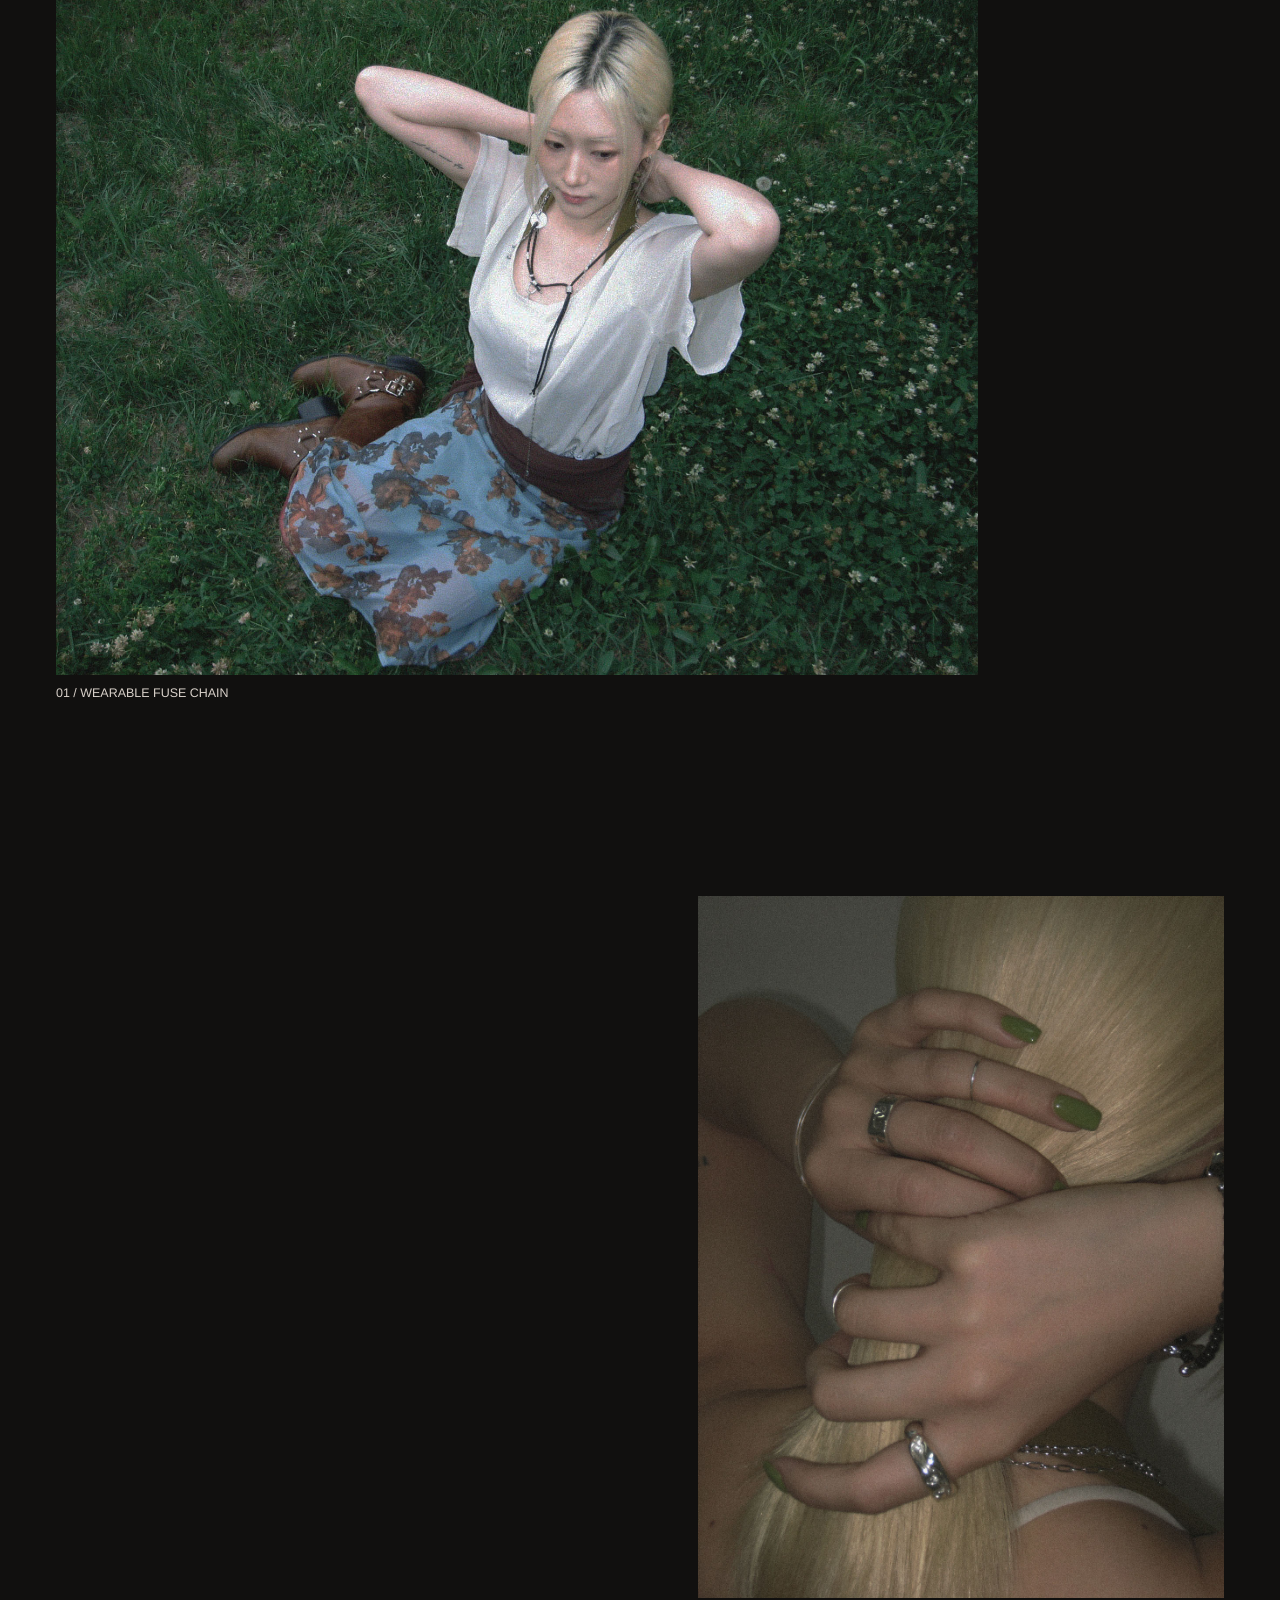
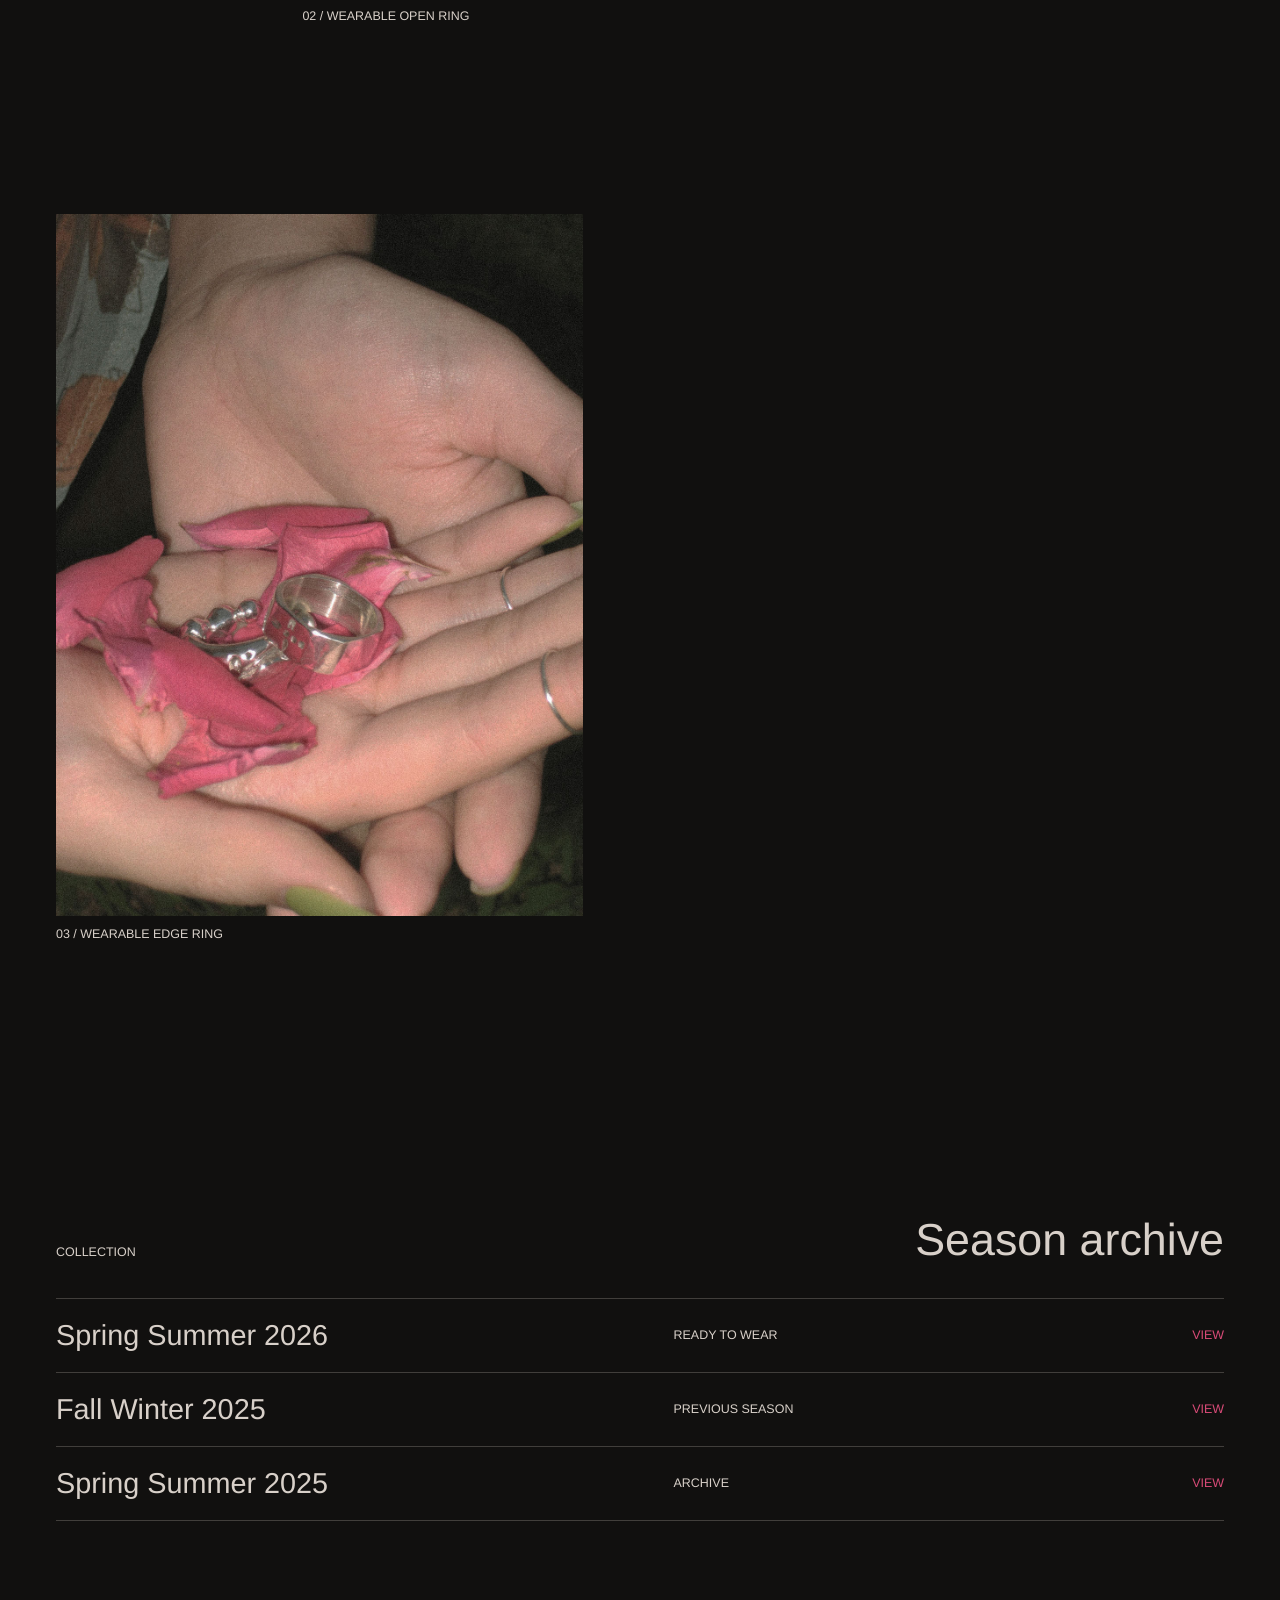
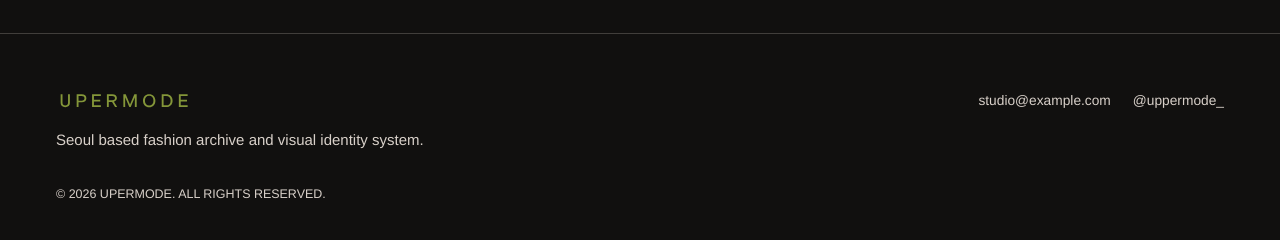
==== commit 6d54a8f7: "Remove project preview and update Instagram link" ====
--- a/index.html
+++ b/index.html
@@ -6,7 +6,7 @@
     <meta name="description" content="UPERMODE fashion brand archive, lookbook and campaign website.">
     <title>UPERMODE | Archive</title>
     <link rel="preload" href="assets/images/hero-01.jpg" as="image">
-    <link rel="stylesheet" href="assets/css/styles.css?v=fuse-details-20260613">
+    <link rel="stylesheet" href="assets/css/styles.css?v=disabled-header-links-20260614">
   </head>
   <body class="is-home" data-page="home">
     <a class="skip-link" href="#main">본문으로 이동</a>
@@ -14,31 +14,31 @@
     <header class="site-header" data-header>
       <nav class="header-categories" aria-label="Primary categories">
         <a href="#lookbook">Shop</a>
-        <a href="collections/">Collection</a>
-        <a href="about/">About</a>
+        <span aria-disabled="true">Collection</span>
+        <span aria-disabled="true">About</span>
       </nav>
       <a class="header-wordmark" href="index.html" aria-label="UPERMODE home">
         <img src="assets/brand/header-logo.svg" alt="UPERMODE">
       </a>
       <div class="header-actions" aria-label="Quick links">
-        <a href="about/" aria-label="Account">
+        <span aria-label="Account" aria-disabled="true">
           <svg viewBox="0 0 24 24" aria-hidden="true">
             <path d="M12 12.1a4.4 4.4 0 1 0 0-8.8 4.4 4.4 0 0 0 0 8.8Z"/>
             <path d="M4.9 21.2c.9-4.2 3.4-6.3 7.1-6.3s6.2 2.1 7.1 6.3"/>
           </svg>
-        </a>
-        <a href="collections/" aria-label="Search">
+        </span>
+        <span aria-label="Search" aria-disabled="true">
           <svg viewBox="0 0 24 24" aria-hidden="true">
             <path d="M10.8 18.1a7.3 7.3 0 1 0 0-14.6 7.3 7.3 0 0 0 0 14.6Z"/>
             <path d="m16.2 16.2 5.1 5.1"/>
           </svg>
-        </a>
-        <a href="projects/" aria-label="Bag">
+        </span>
+        <span aria-label="Bag" aria-disabled="true">
           <svg viewBox="0 0 24 24" aria-hidden="true">
             <path d="M6.2 8.4h11.6l1 13H5.2l1-13Z"/>
             <path d="M9 8.4V6.2a3 3 0 0 1 6 0v2.2"/>
           </svg>
-        </a>
+        </span>
       </div>
       <button class="menu-toggle" type="button" aria-expanded="false" aria-controls="site-menu" data-menu-toggle>
         <span></span>
@@ -46,8 +46,8 @@
       </button>
       <nav class="site-nav" id="site-menu" data-menu>
         <a href="#lookbook">Shop</a>
-        <a href="collections/">Collection</a>
-        <a href="about/">About</a>
+        <span aria-disabled="true">Collection</span>
+        <span aria-disabled="true">About</span>
       </nav>
     </header>
 
@@ -173,26 +173,6 @@
         </div>
       </section>
 
-      <section class="section project-preview" aria-labelledby="project-title">
-        <div class="section-heading reveal">
-          <p class="eyebrow">Project</p>
-          <h2 id="project-title">Campaign fragments</h2>
-        </div>
-        <div class="project-grid">
-          <a class="project-tile reveal" href="projects/archive.html">
-            <img src="assets/images/project-archive.jpg" alt="Archive project image">
-            <span>Archive</span>
-          </a>
-          <a class="project-tile reveal" href="projects/">
-            <img src="assets/images/project-campaign.jpg" alt="Campaign project image">
-            <span>Campaign</span>
-          </a>
-          <a class="project-tile reveal" href="projects/">
-            <img src="assets/images/project-film.jpg" alt="Film project image">
-            <span>Film</span>
-          </a>
-        </div>
-      </section>
     </main>
 
     <footer class="site-footer" id="contact">
@@ -202,11 +182,11 @@
       </div>
       <div class="footer-links">
         <a href="mailto:studio@example.com">studio@example.com</a>
-        <a href="https://instagram.com" target="_blank" rel="noreferrer">Instagram</a>
+        <a href="https://www.instagram.com/uppermode_?utm_source=ig_web_button_share_sheet&amp;igsh=ZDNlZDc0MzIxNw==" target="_blank" rel="noreferrer">@uppermode_</a>
       </div>
       <p class="copyright">© <span data-year></span> UPERMODE. All rights reserved.</p>
     </footer>
 
-    <script src="assets/js/site.js?v=open-ring-details-20260614"></script>
+    <script src="assets/js/site.js?v=edge-ring-details-20260614"></script>
   </body>
 </html>
--- a/assets/css/styles.css
+++ b/assets/css/styles.css
@@ -150,7 +150,8 @@
   text-transform: uppercase;
 }
 
-.header-categories a {
+.header-categories a,
+.header-categories span {
   padding: 8px 0;
 }
 
@@ -173,7 +174,8 @@
   color: #d8d0c9;
 }
 
-.header-actions a {
+.header-actions a,
+.header-actions span {
   display: grid;
   width: 28px;
   height: 28px;
@@ -199,7 +201,8 @@
   text-transform: uppercase;
 }
 
-.site-nav a {
+.site-nav a,
+.site-nav span {
   position: relative;
   padding: 8px 0;
 }
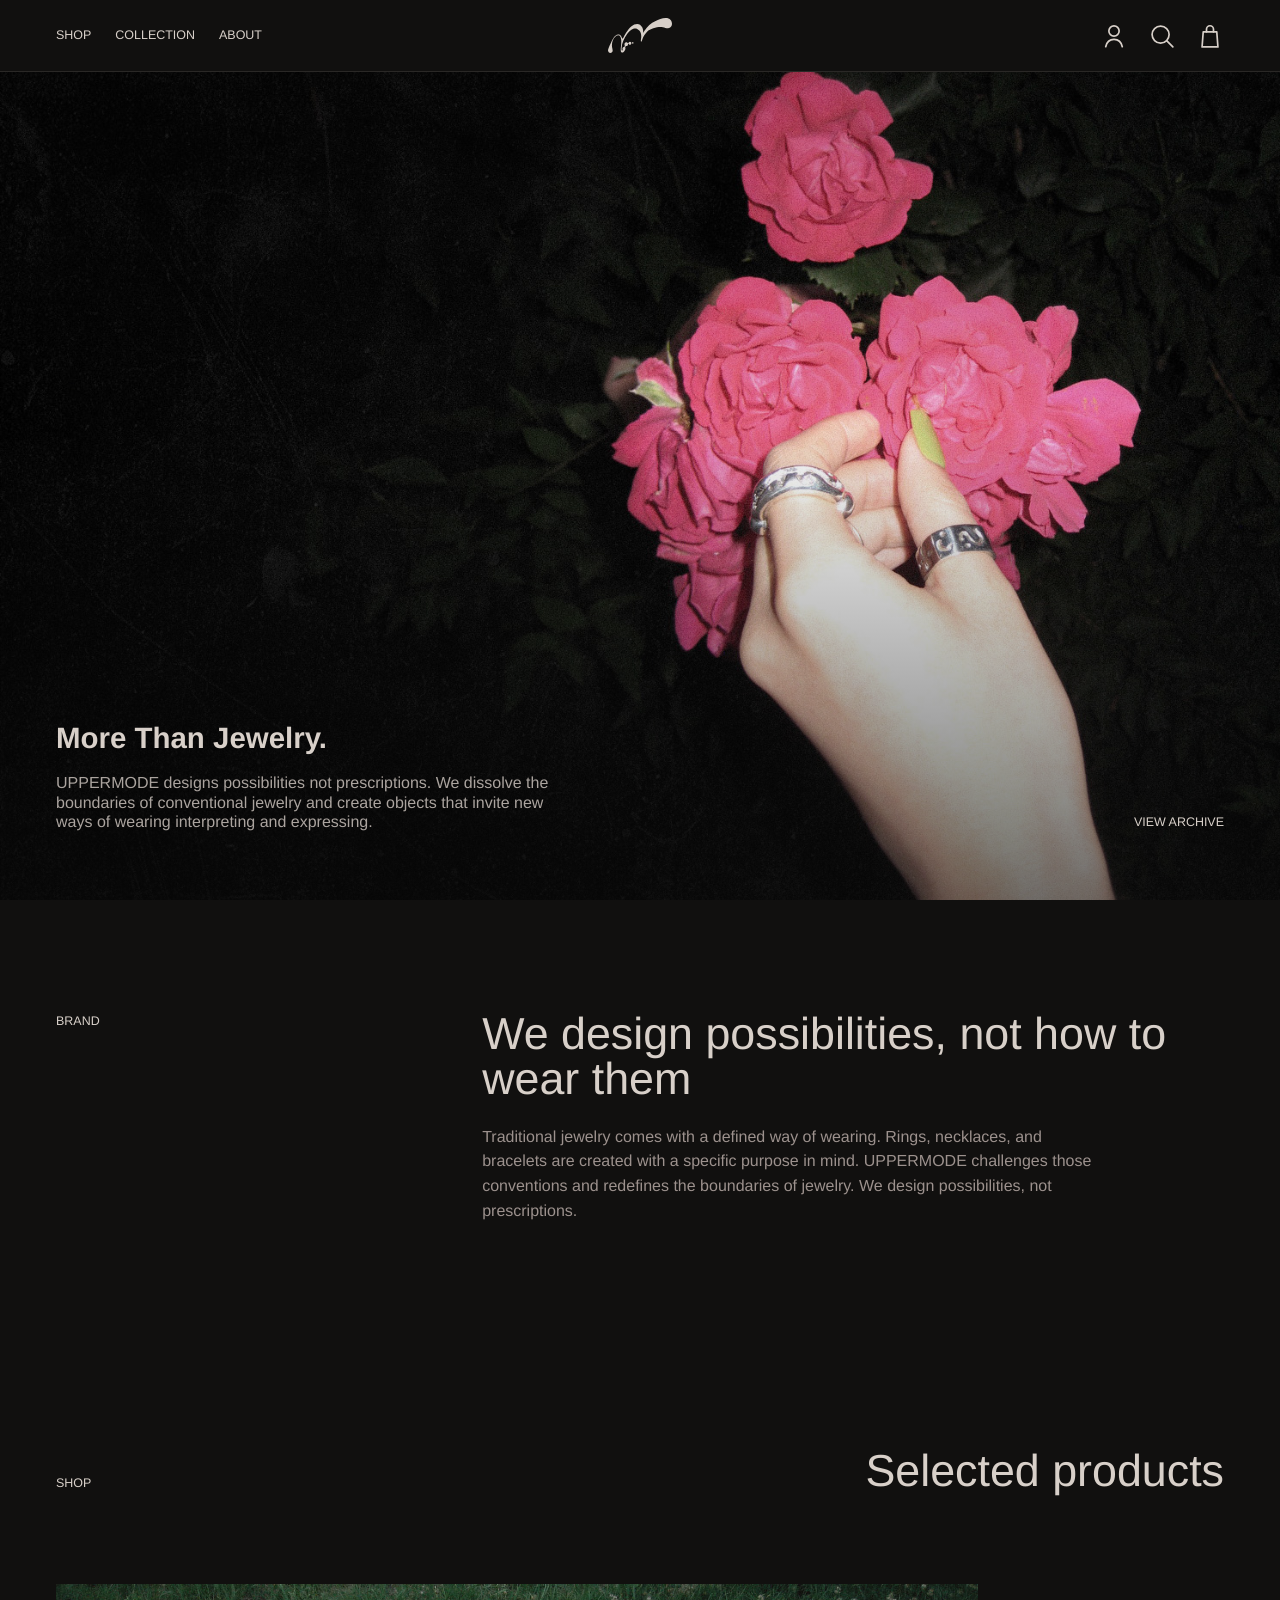
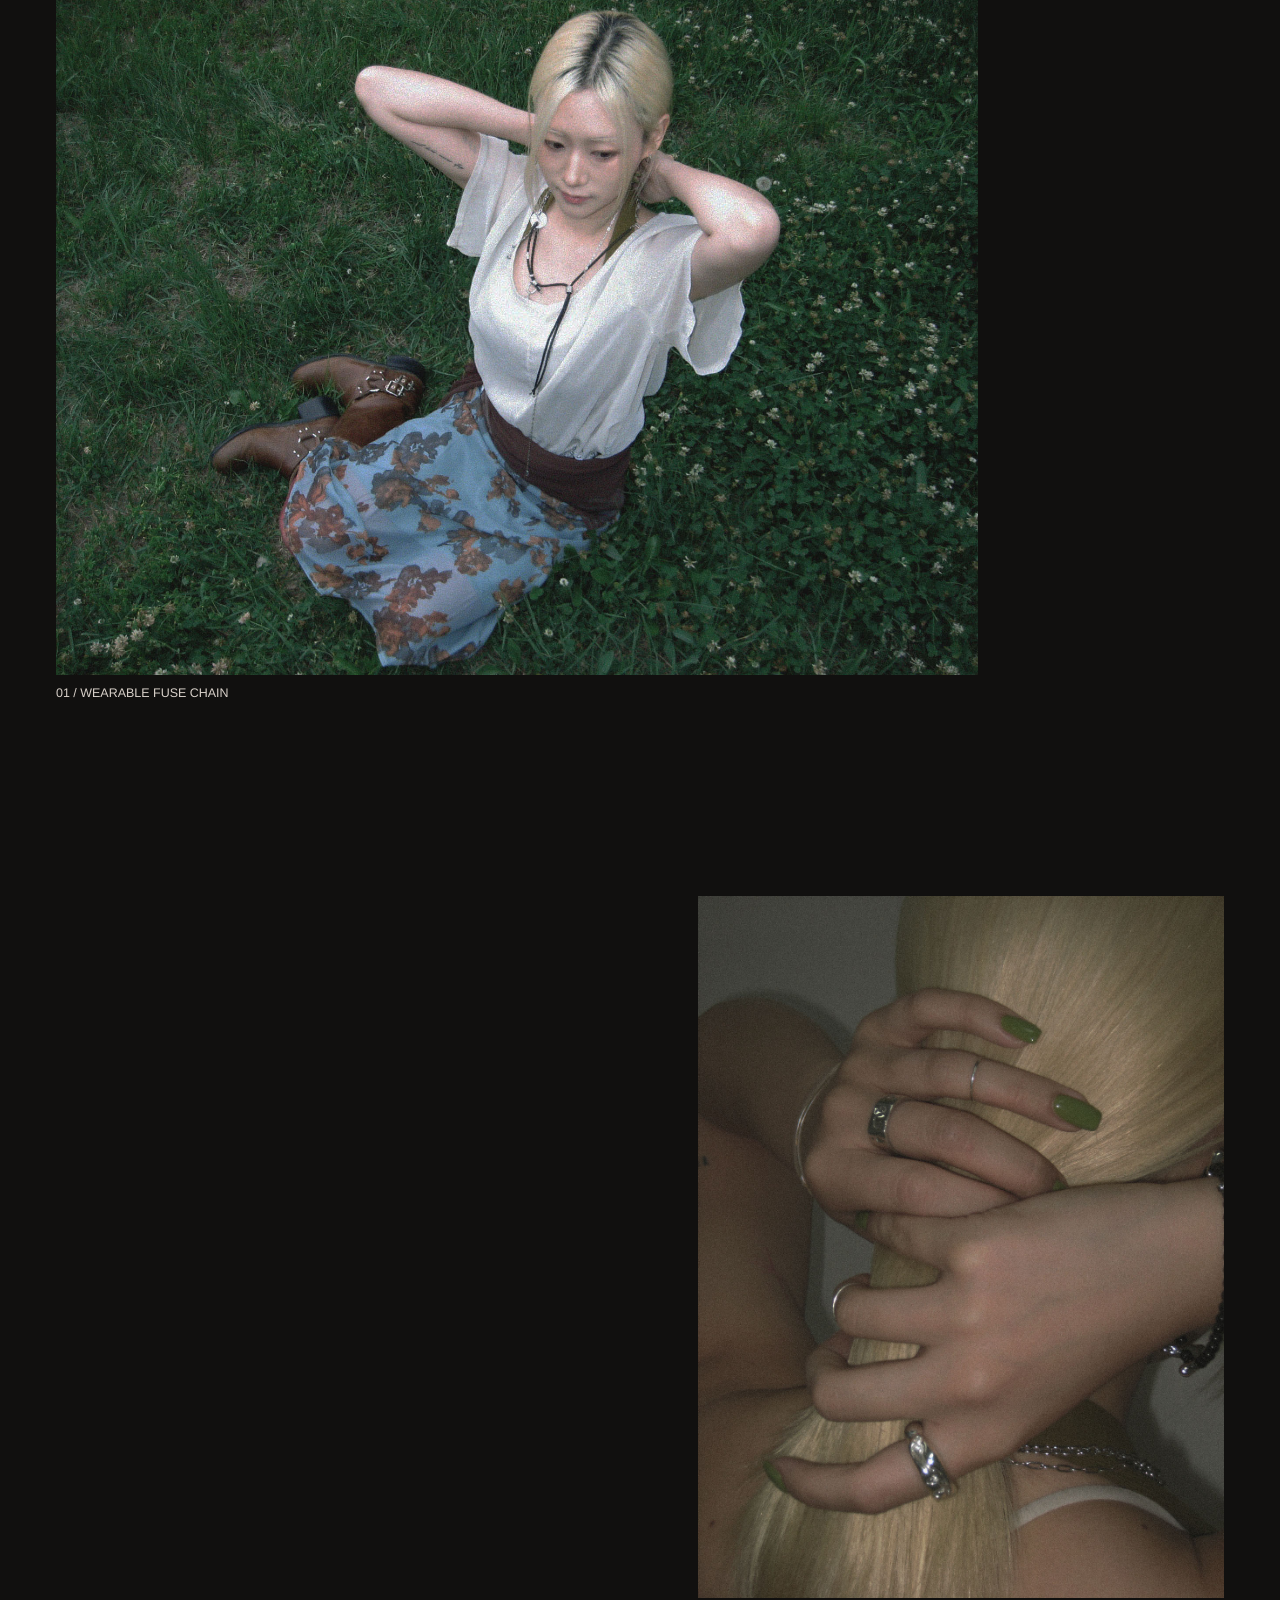
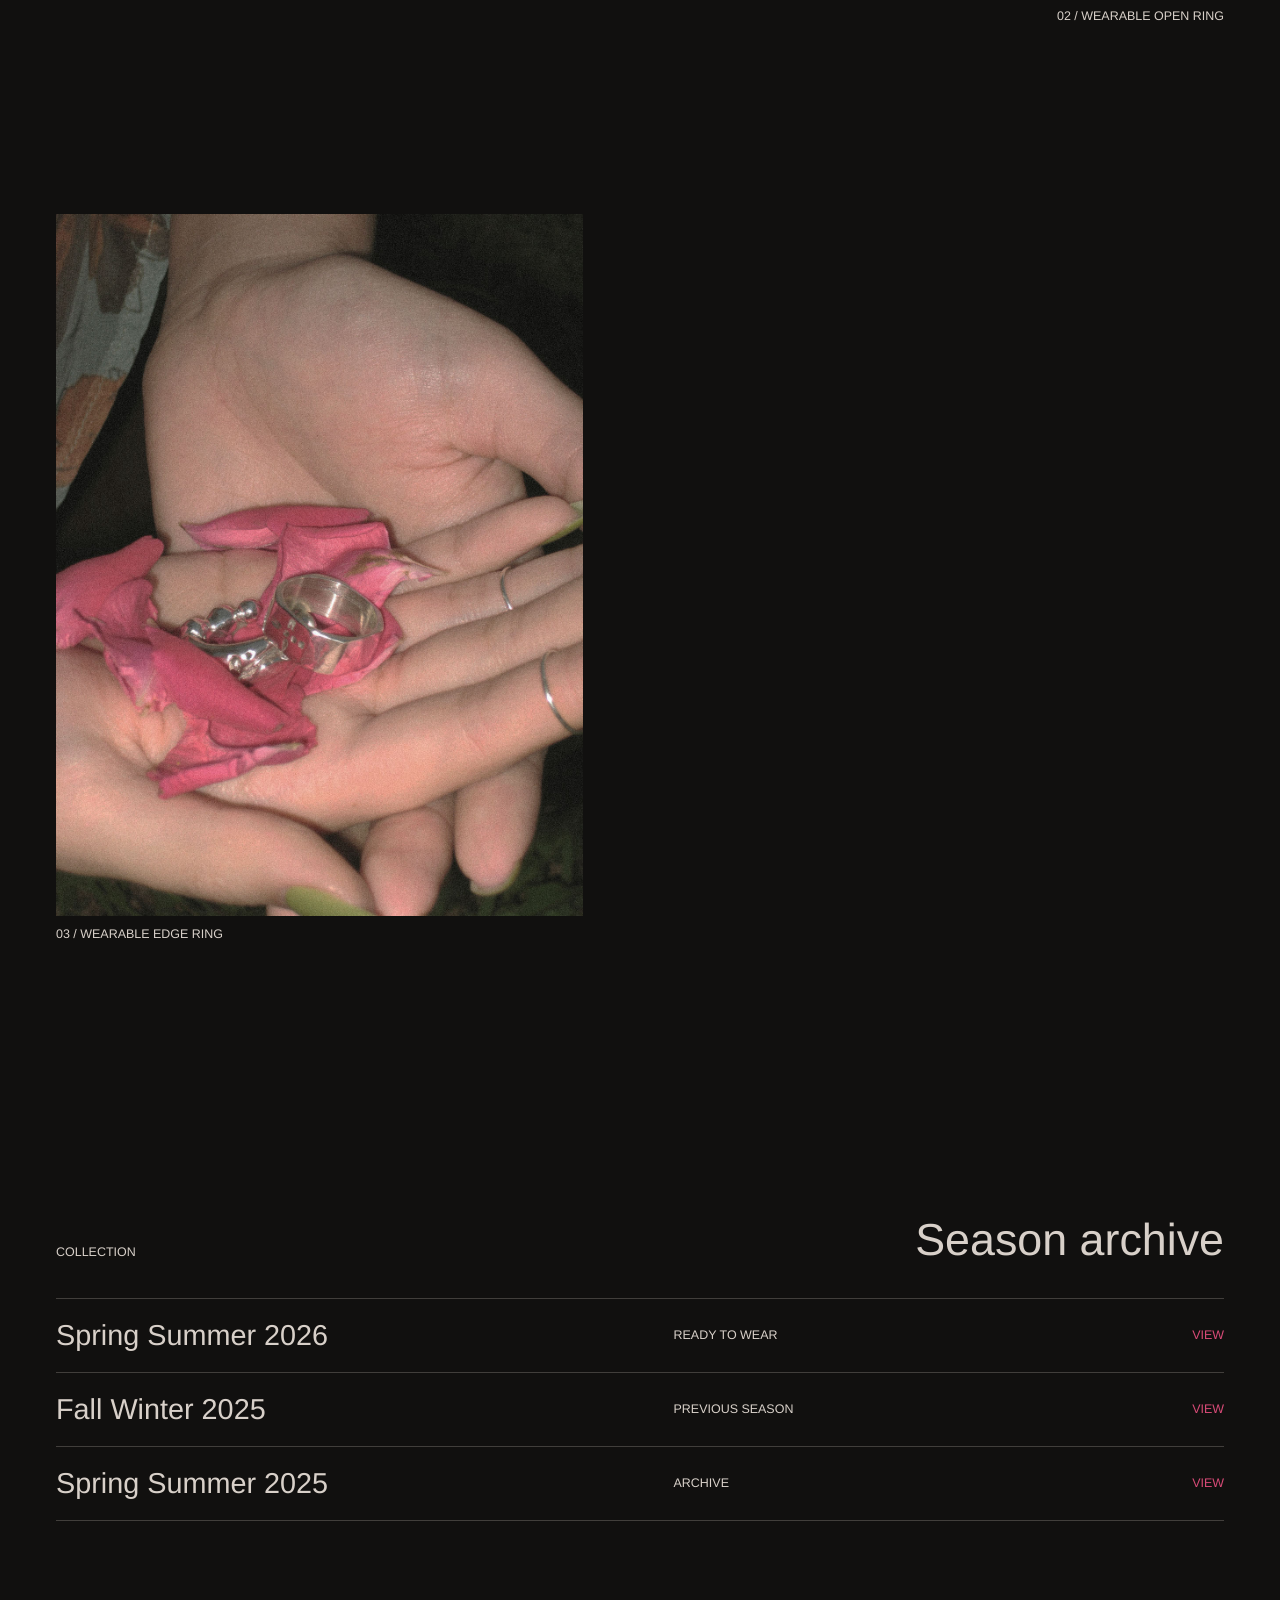
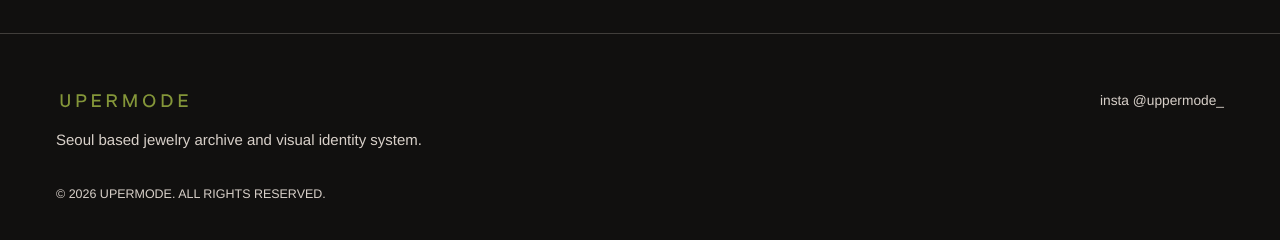
==== commit ca523a41: "Update footer and disable archive rows" ====
--- a/index.html
+++ b/index.html
@@ -6,7 +6,7 @@
     <meta name="description" content="UPERMODE fashion brand archive, lookbook and campaign website.">
     <title>UPERMODE | Archive</title>
     <link rel="preload" href="assets/images/hero-01.jpg" as="image">
-    <link rel="stylesheet" href="assets/css/styles.css?v=disabled-header-links-20260614">
+    <link rel="stylesheet" href="assets/css/styles.css?v=footer-archive-caption-20260615">
   </head>
   <body class="is-home" data-page="home">
     <a class="skip-link" href="#main">본문으로 이동</a>
@@ -155,21 +155,21 @@
           <h2 id="collection-title">Season archive</h2>
         </div>
         <div class="archive-list">
-          <a class="archive-row reveal" href="collections/ss26.html">
+          <div class="archive-row reveal">
             <span>Spring Summer 2026</span>
             <span>Ready to wear</span>
             <span>View</span>
-          </a>
-          <a class="archive-row reveal" href="collections/">
+          </div>
+          <div class="archive-row reveal">
             <span>Fall Winter 2025</span>
             <span>Previous season</span>
             <span>View</span>
-          </a>
-          <a class="archive-row reveal" href="collections/">
+          </div>
+          <div class="archive-row reveal">
             <span>Spring Summer 2025</span>
             <span>Archive</span>
             <span>View</span>
-          </a>
+          </div>
         </div>
       </section>
 
@@ -178,15 +178,14 @@
     <footer class="site-footer" id="contact">
       <div>
         <img src="assets/brand/logo.svg" alt="UPERMODE" class="footer-logo">
-        <p>Seoul based fashion archive and visual identity system.</p>
+        <p>Seoul based jewelry archive and visual identity system.</p>
       </div>
       <div class="footer-links">
-        <a href="mailto:studio@example.com">studio@example.com</a>
-        <a href="https://www.instagram.com/uppermode_?utm_source=ig_web_button_share_sheet&amp;igsh=ZDNlZDc0MzIxNw==" target="_blank" rel="noreferrer">@uppermode_</a>
+        <a href="https://www.instagram.com/uppermode_?utm_source=ig_web_button_share_sheet&amp;igsh=ZDNlZDc0MzIxNw==" target="_blank" rel="noreferrer">insta @uppermode_</a>
       </div>
       <p class="copyright">© <span data-year></span> UPERMODE. All rights reserved.</p>
     </footer>
 
-    <script src="assets/js/site.js?v=edge-ring-details-20260614"></script>
+    <script src="assets/js/site.js?v=product-prices-20260615"></script>
   </body>
 </html>
--- a/assets/css/styles.css
+++ b/assets/css/styles.css
@@ -431,7 +431,8 @@
 }
 
 .lookbook .image-card figcaption {
-  width: min(100%, 72vw);
+  width: auto;
+  max-width: min(100%, 72vw);
 }
 
 .product-trigger {
@@ -665,6 +666,7 @@
   min-height: 74px;
   border-bottom: 1px solid var(--color-line);
   color: var(--color-muted);
+  cursor: default;
 }
 
 .archive-row span:first-child {
@@ -1094,7 +1096,8 @@
   }
 
   .lookbook .image-card figcaption {
-    width: 86vw;
+    width: auto;
+    max-width: 86vw;
   }
 
   .product-modal {
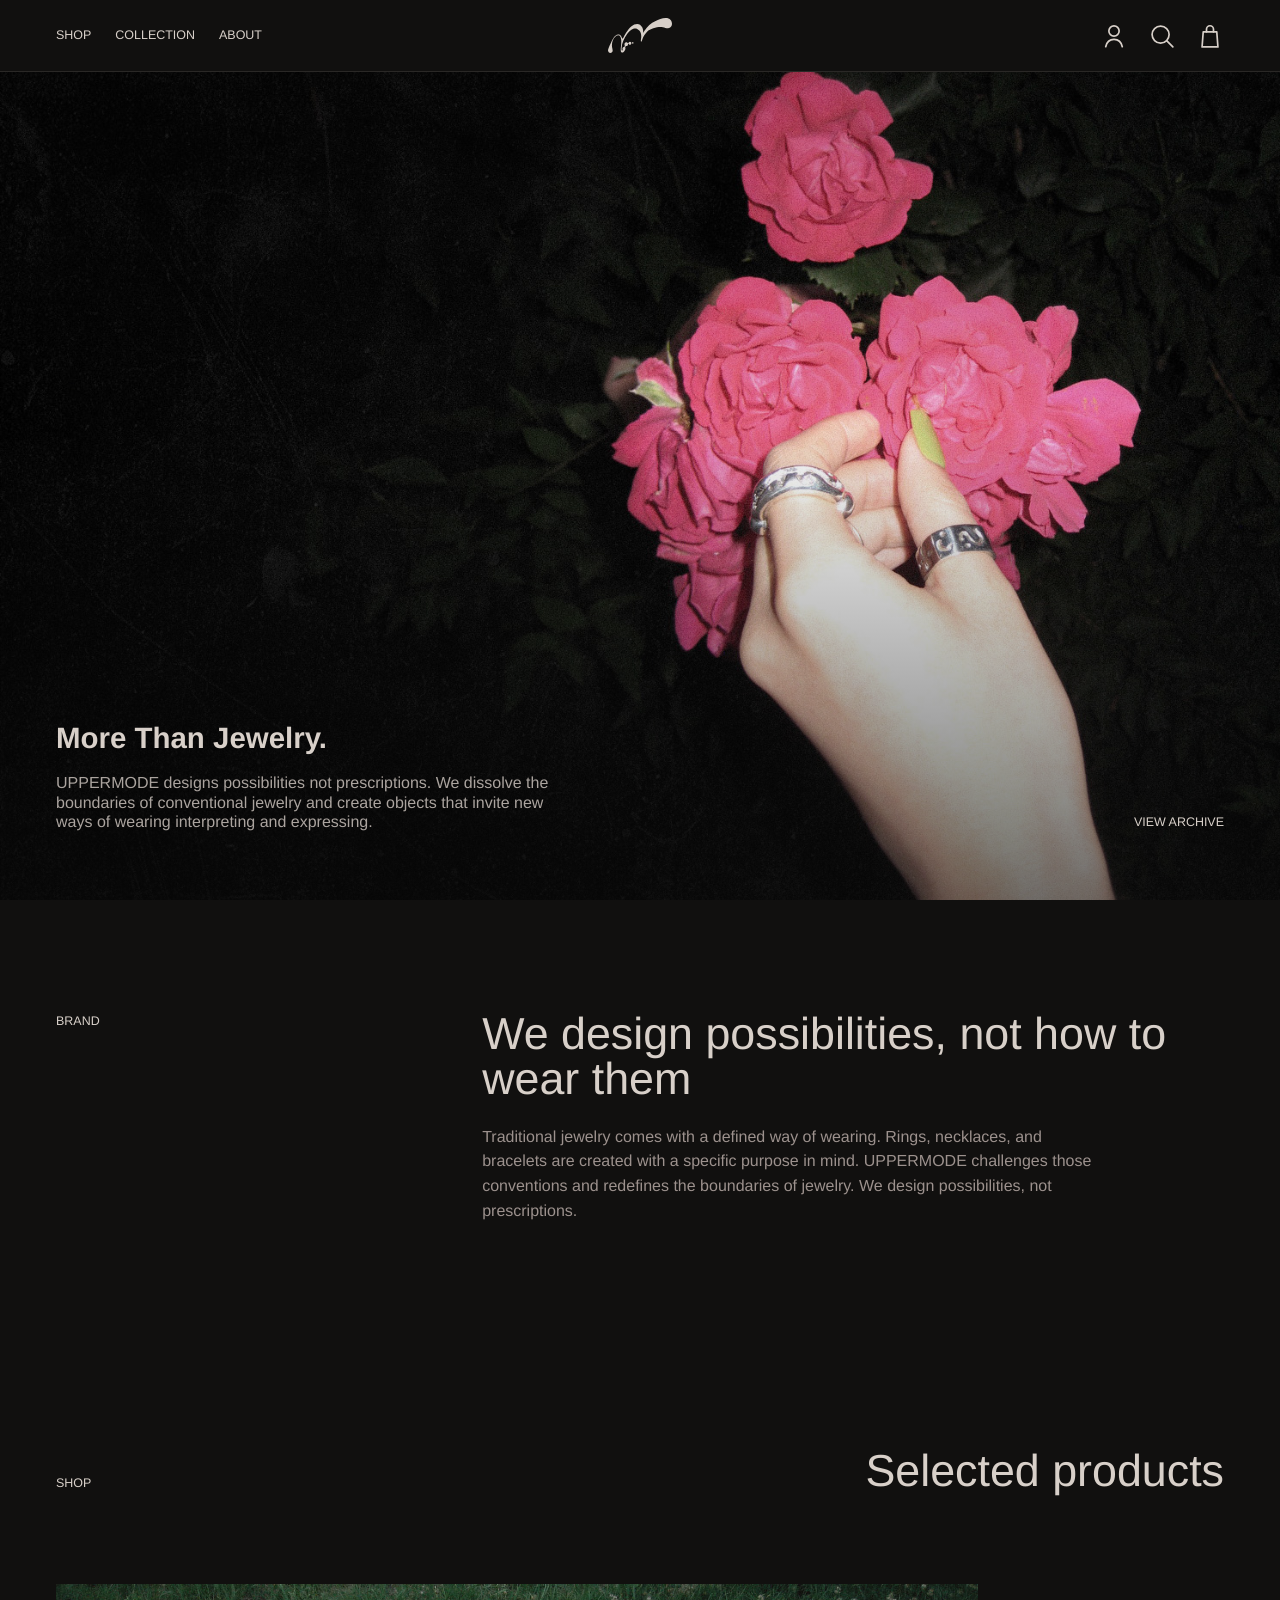
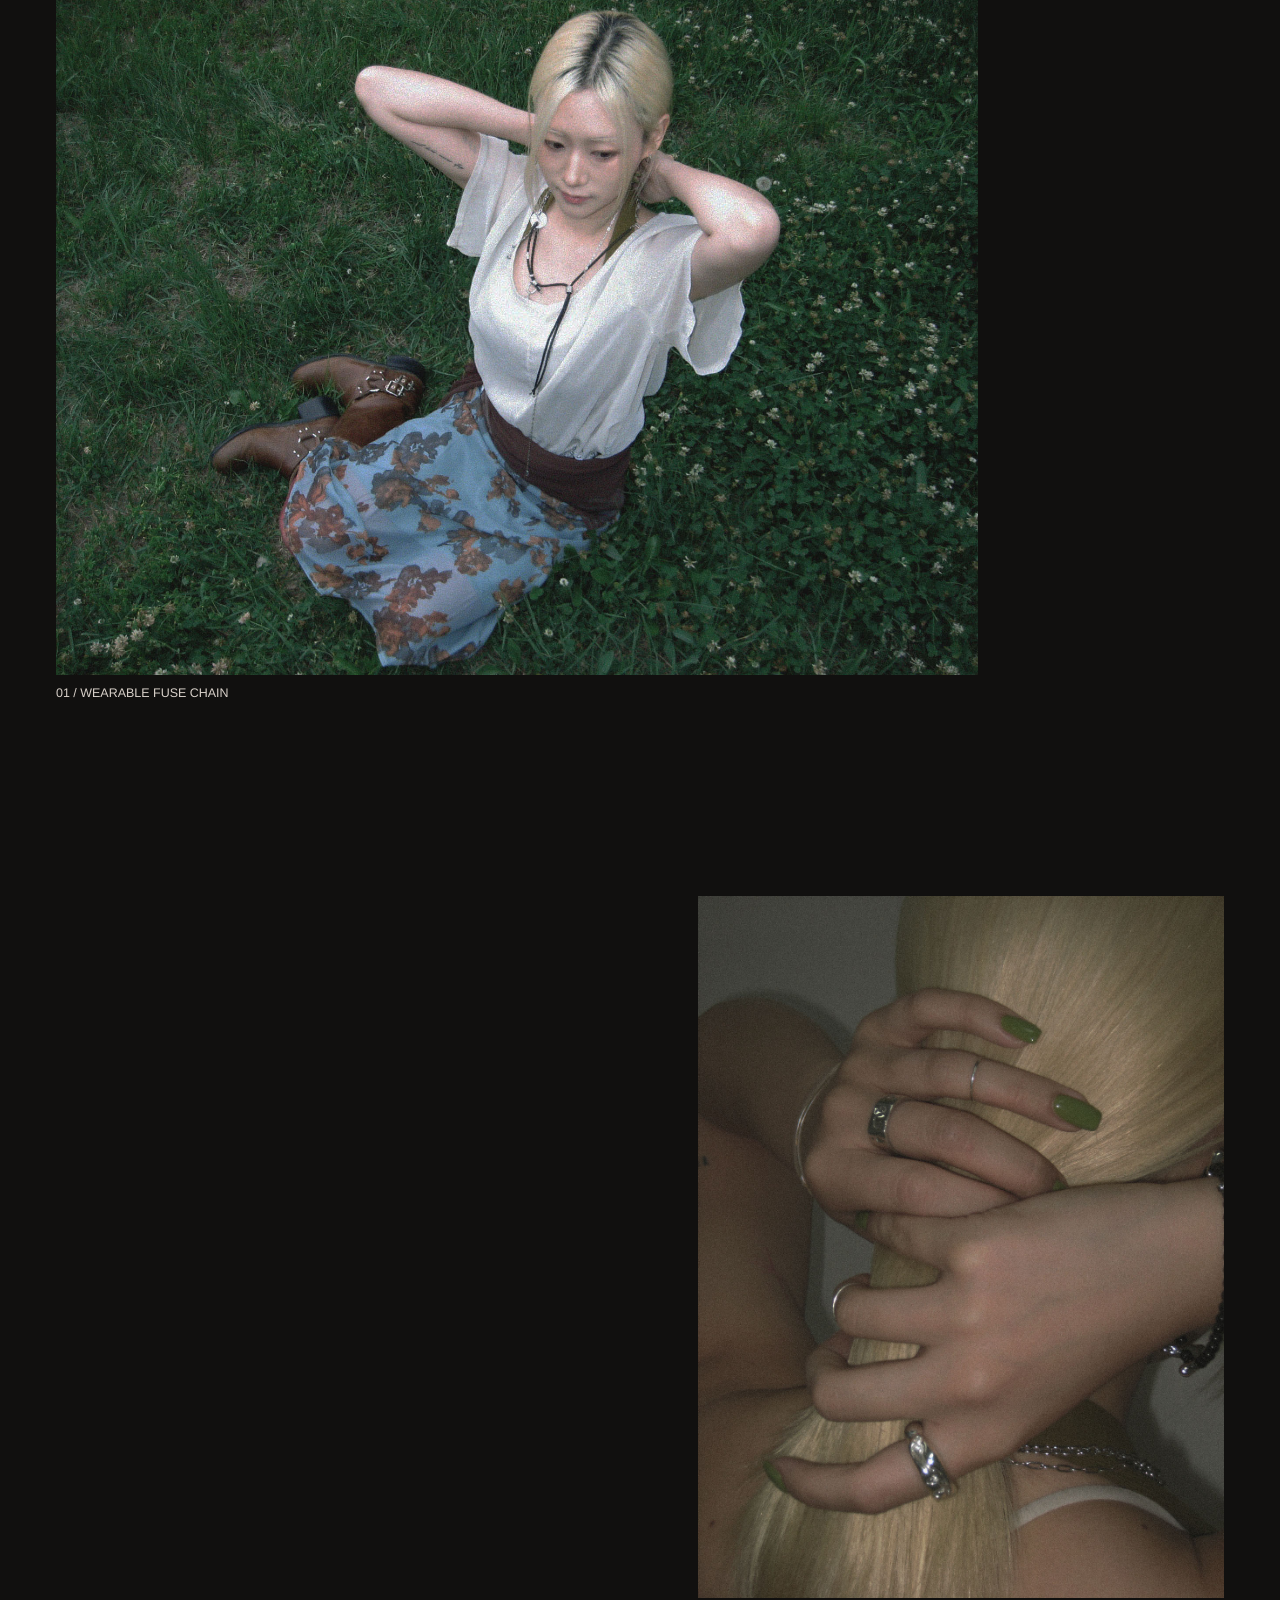
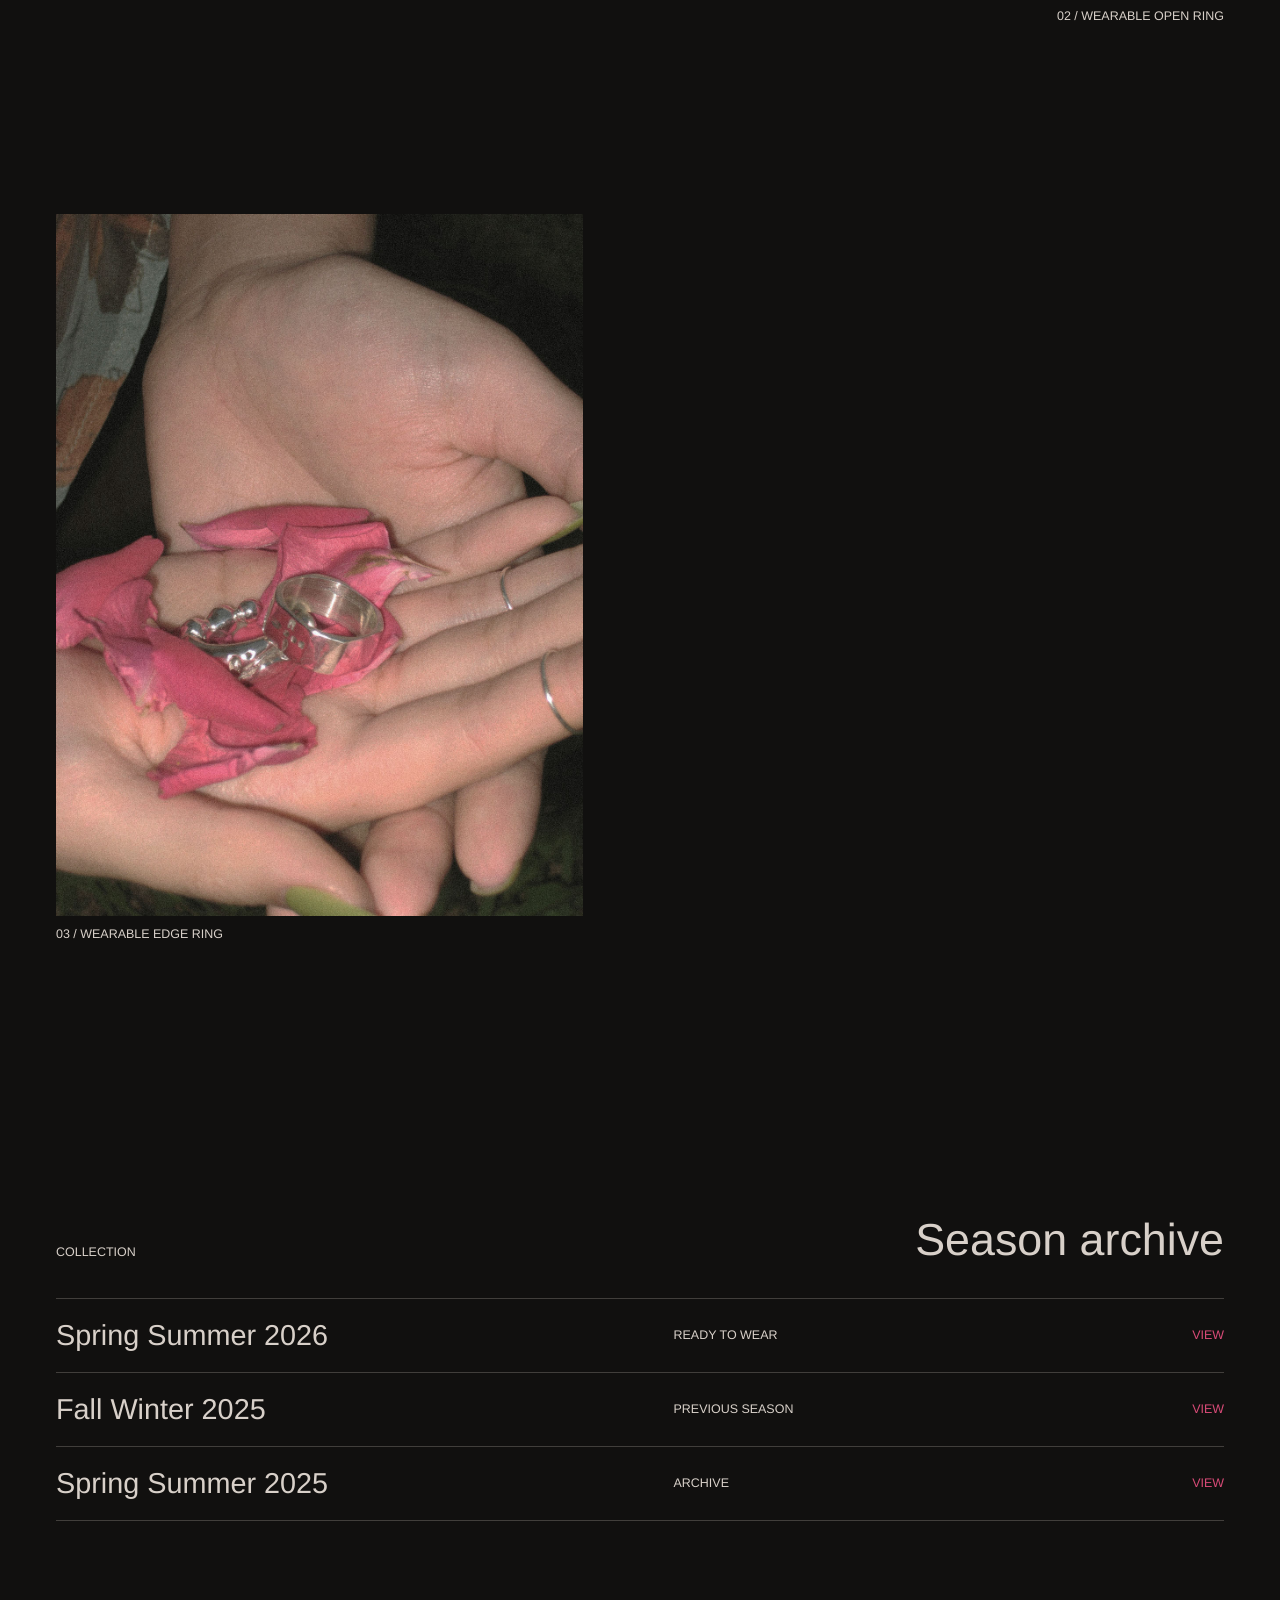
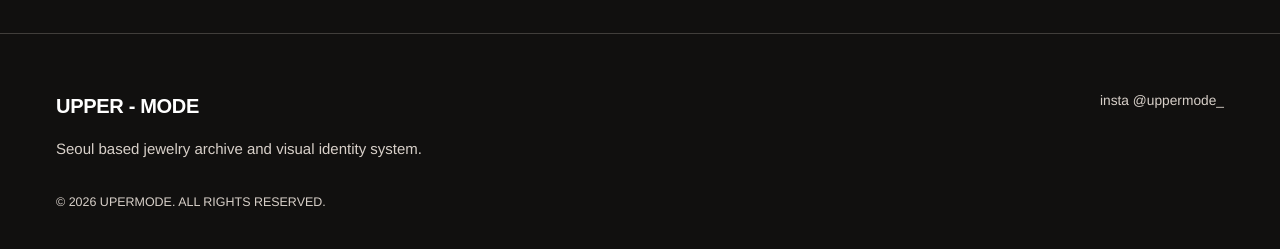
==== commit da65ff61: "Update footer wordmark" ====
--- a/index.html
+++ b/index.html
@@ -6,7 +6,7 @@
     <meta name="description" content="UPERMODE fashion brand archive, lookbook and campaign website.">
     <title>UPERMODE | Archive</title>
     <link rel="preload" href="assets/images/hero-01.jpg" as="image">
-    <link rel="stylesheet" href="assets/css/styles.css?v=footer-archive-caption-20260615">
+    <link rel="stylesheet" href="assets/css/styles.css?v=footer-wordmark-20260615">
   </head>
   <body class="is-home" data-page="home">
     <a class="skip-link" href="#main">본문으로 이동</a>
@@ -177,7 +177,7 @@
 
     <footer class="site-footer" id="contact">
       <div>
-        <img src="assets/brand/logo.svg" alt="UPERMODE" class="footer-logo">
+        <img src="assets/brand/footer-wordmark.svg" alt="UPPER - MODE" class="footer-logo">
         <p>Seoul based jewelry archive and visual identity system.</p>
       </div>
       <div class="footer-links">
--- a/assets/css/styles.css
+++ b/assets/css/styles.css
@@ -809,7 +809,7 @@
 }
 
 .footer-logo {
-  width: 138px;
+  width: 180px;
   margin-bottom: 18px;
 }
 
